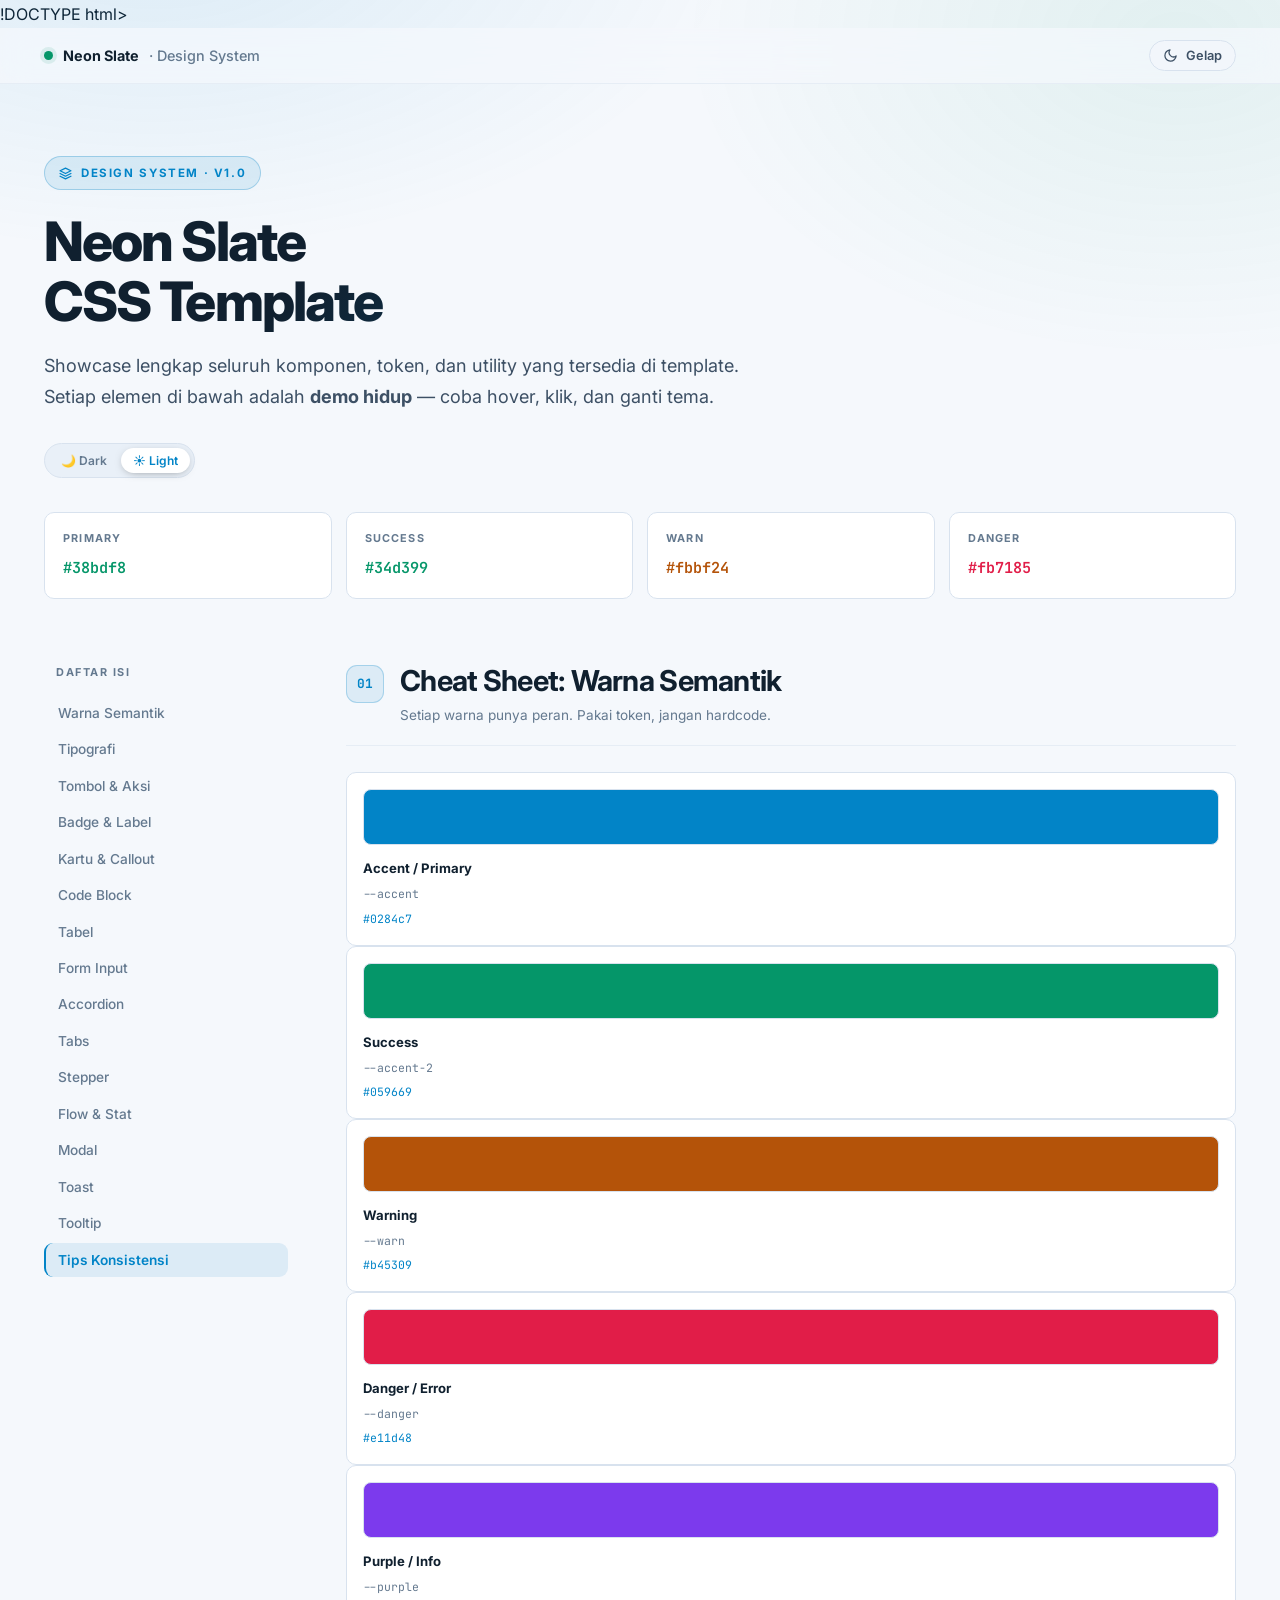
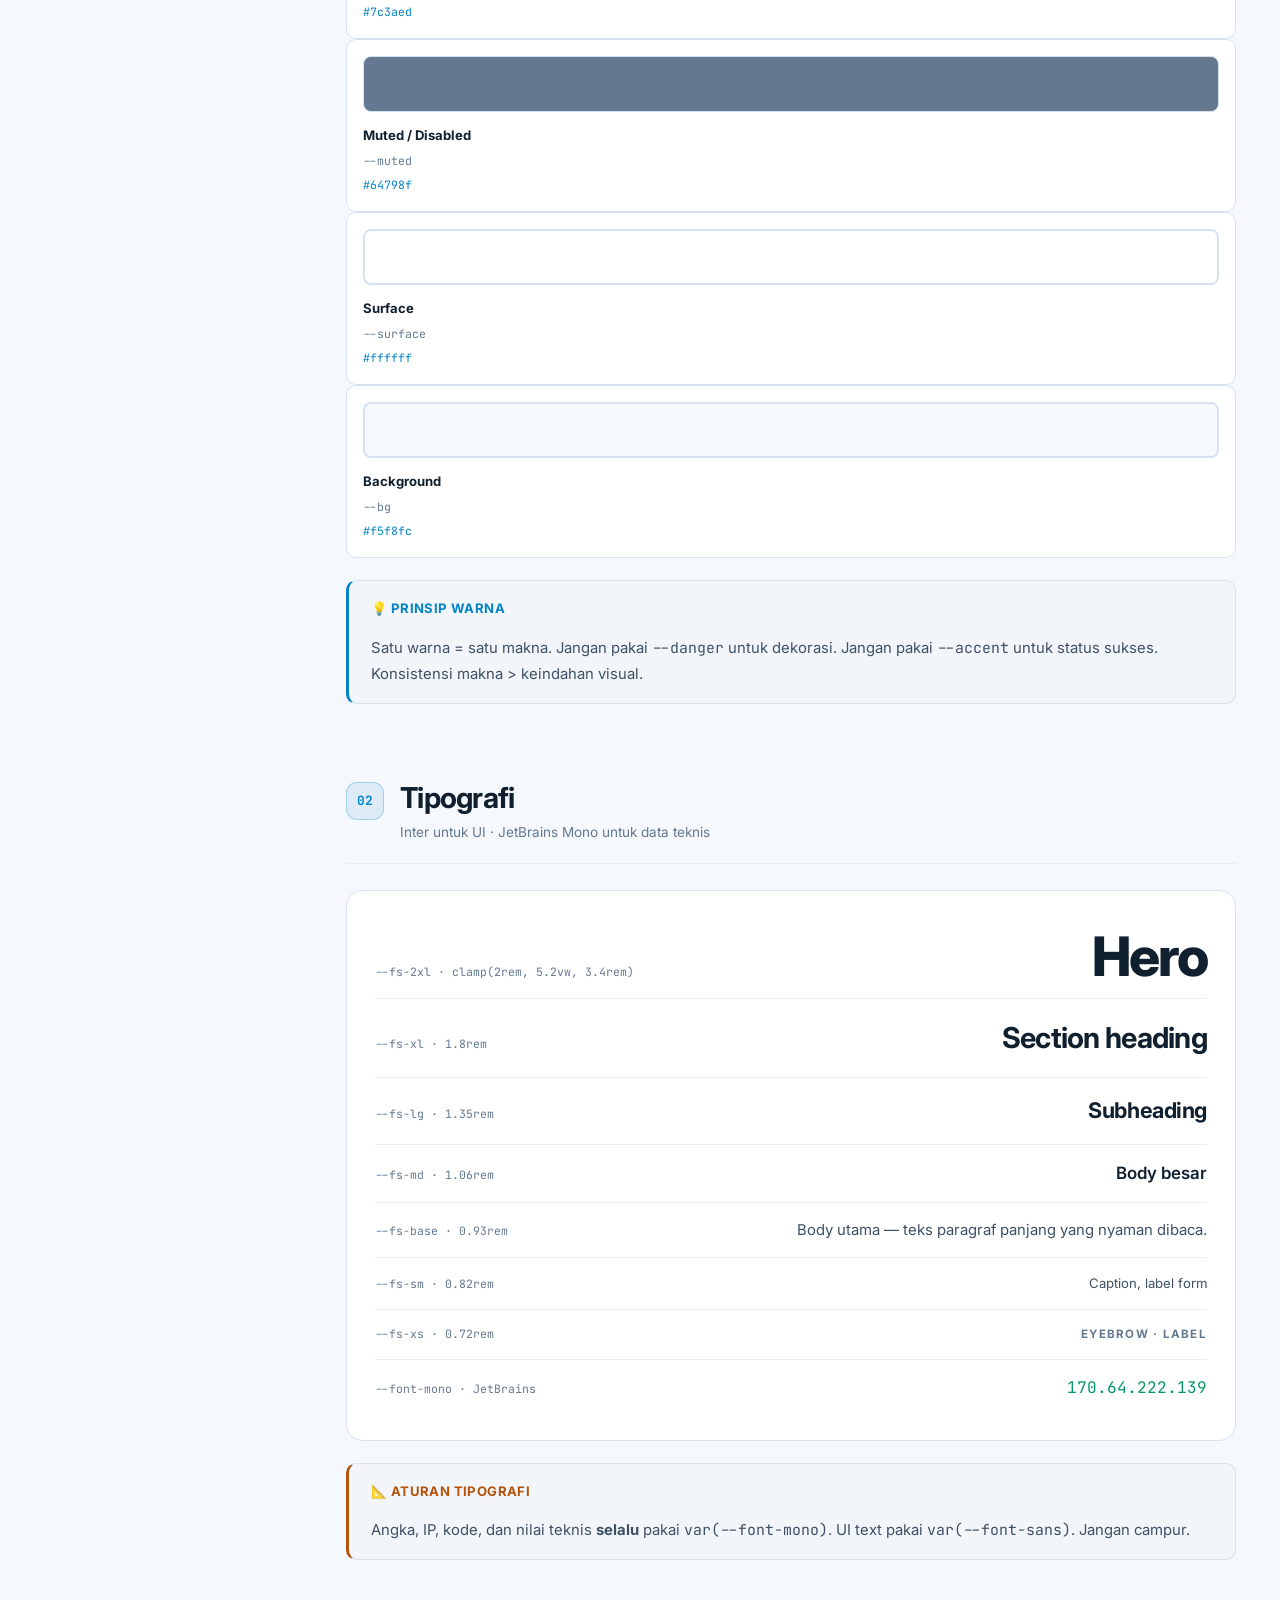
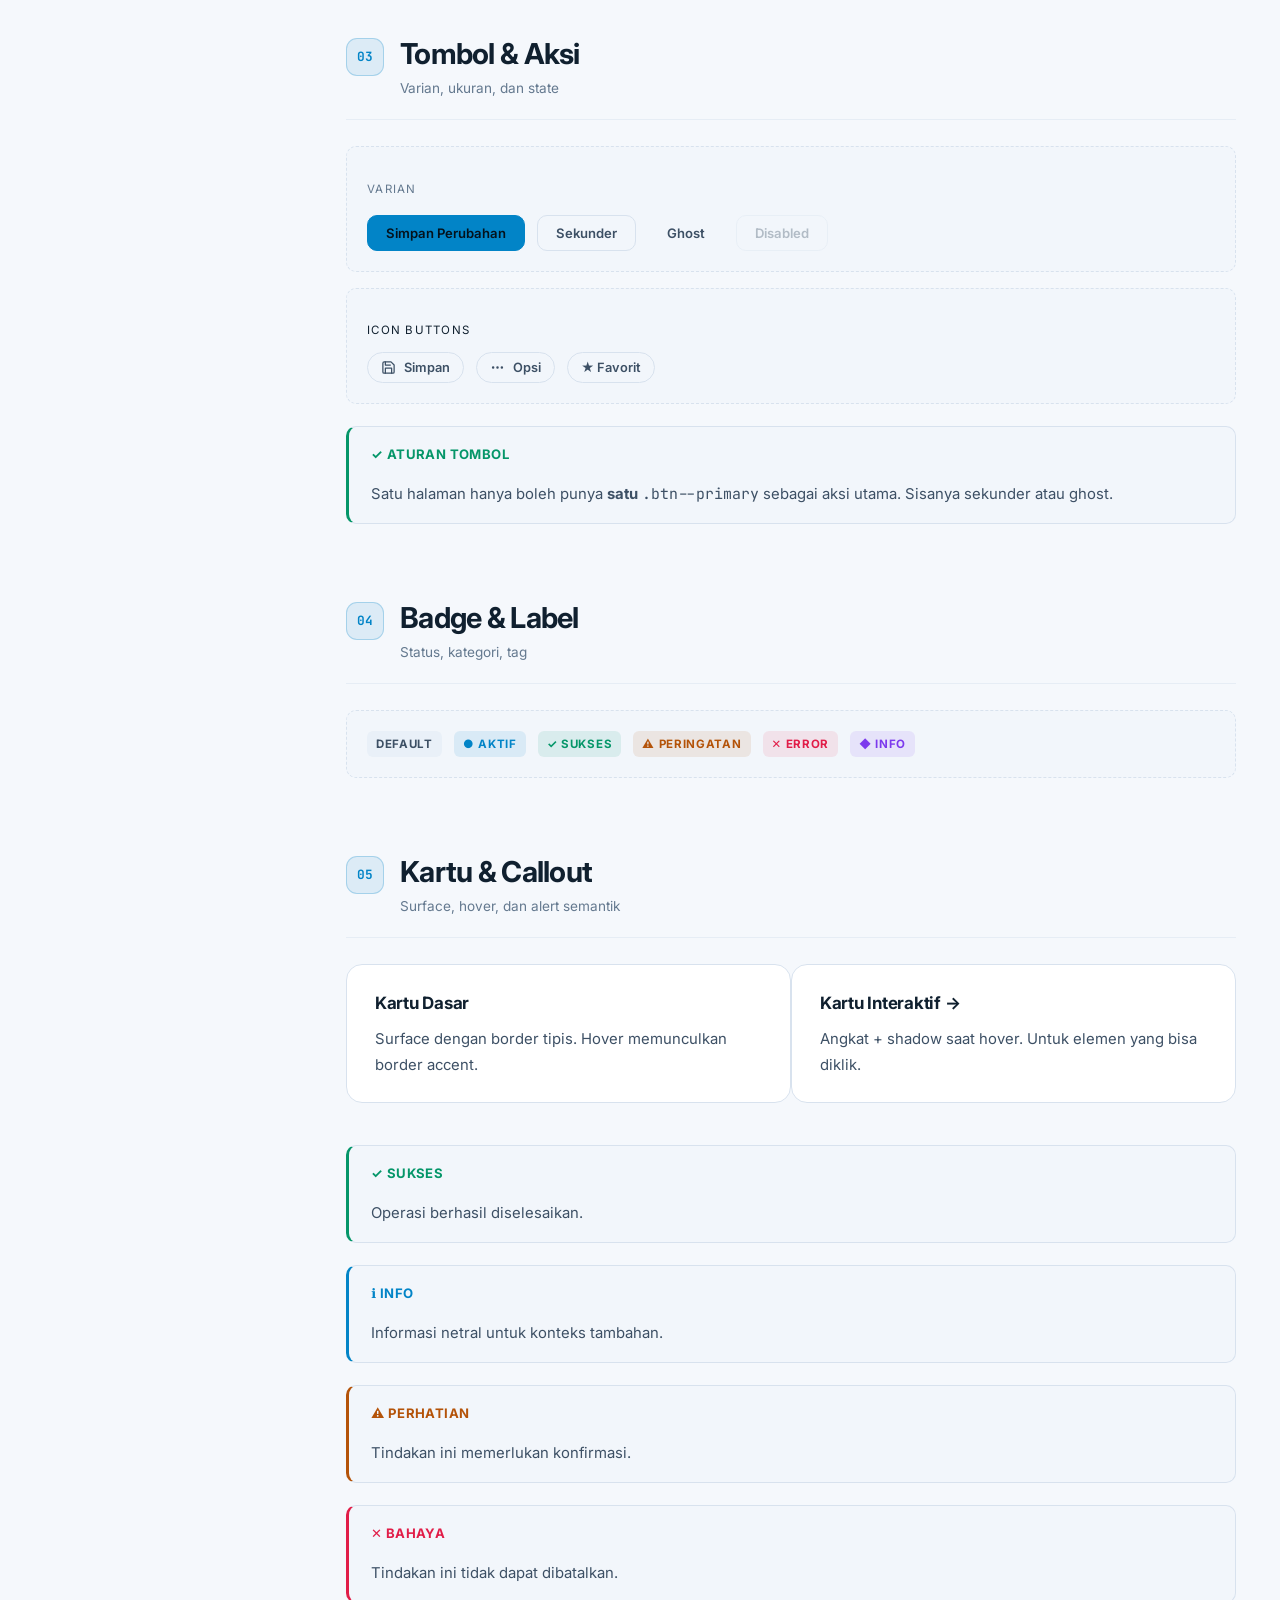
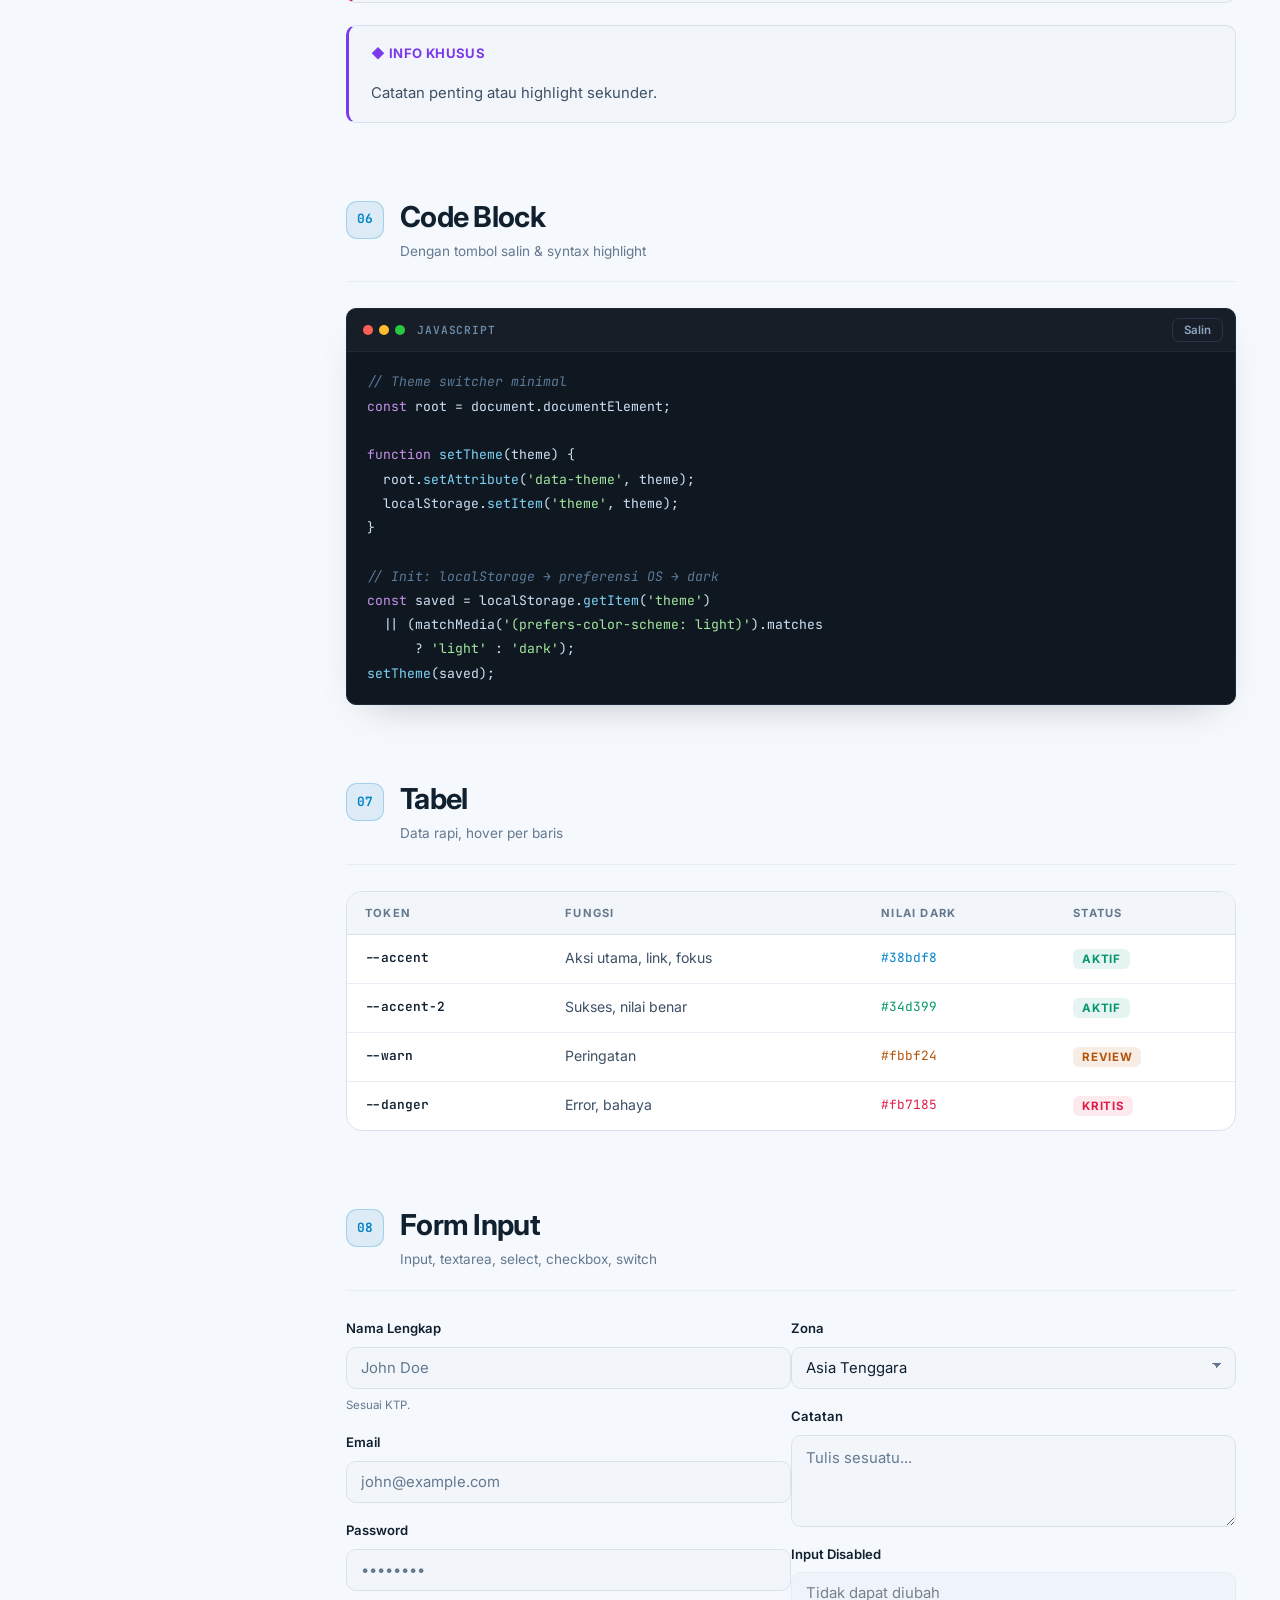
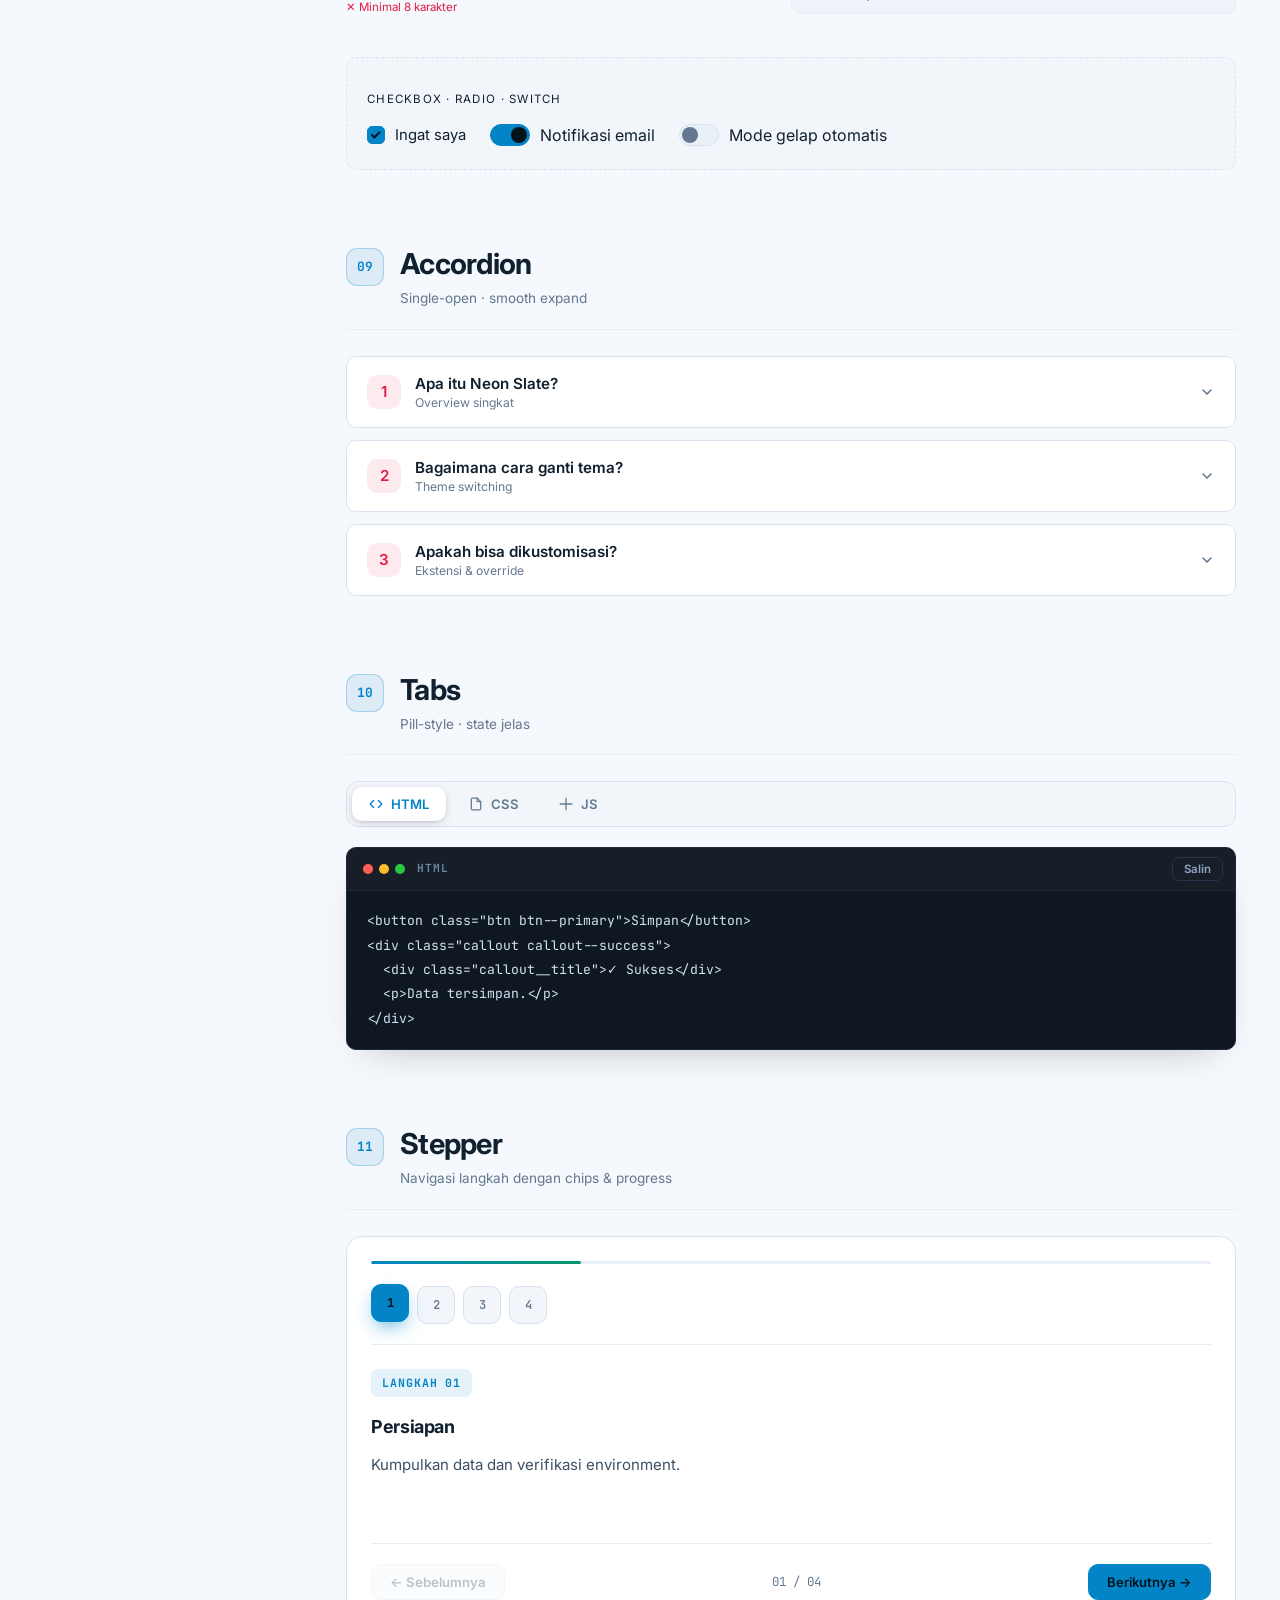
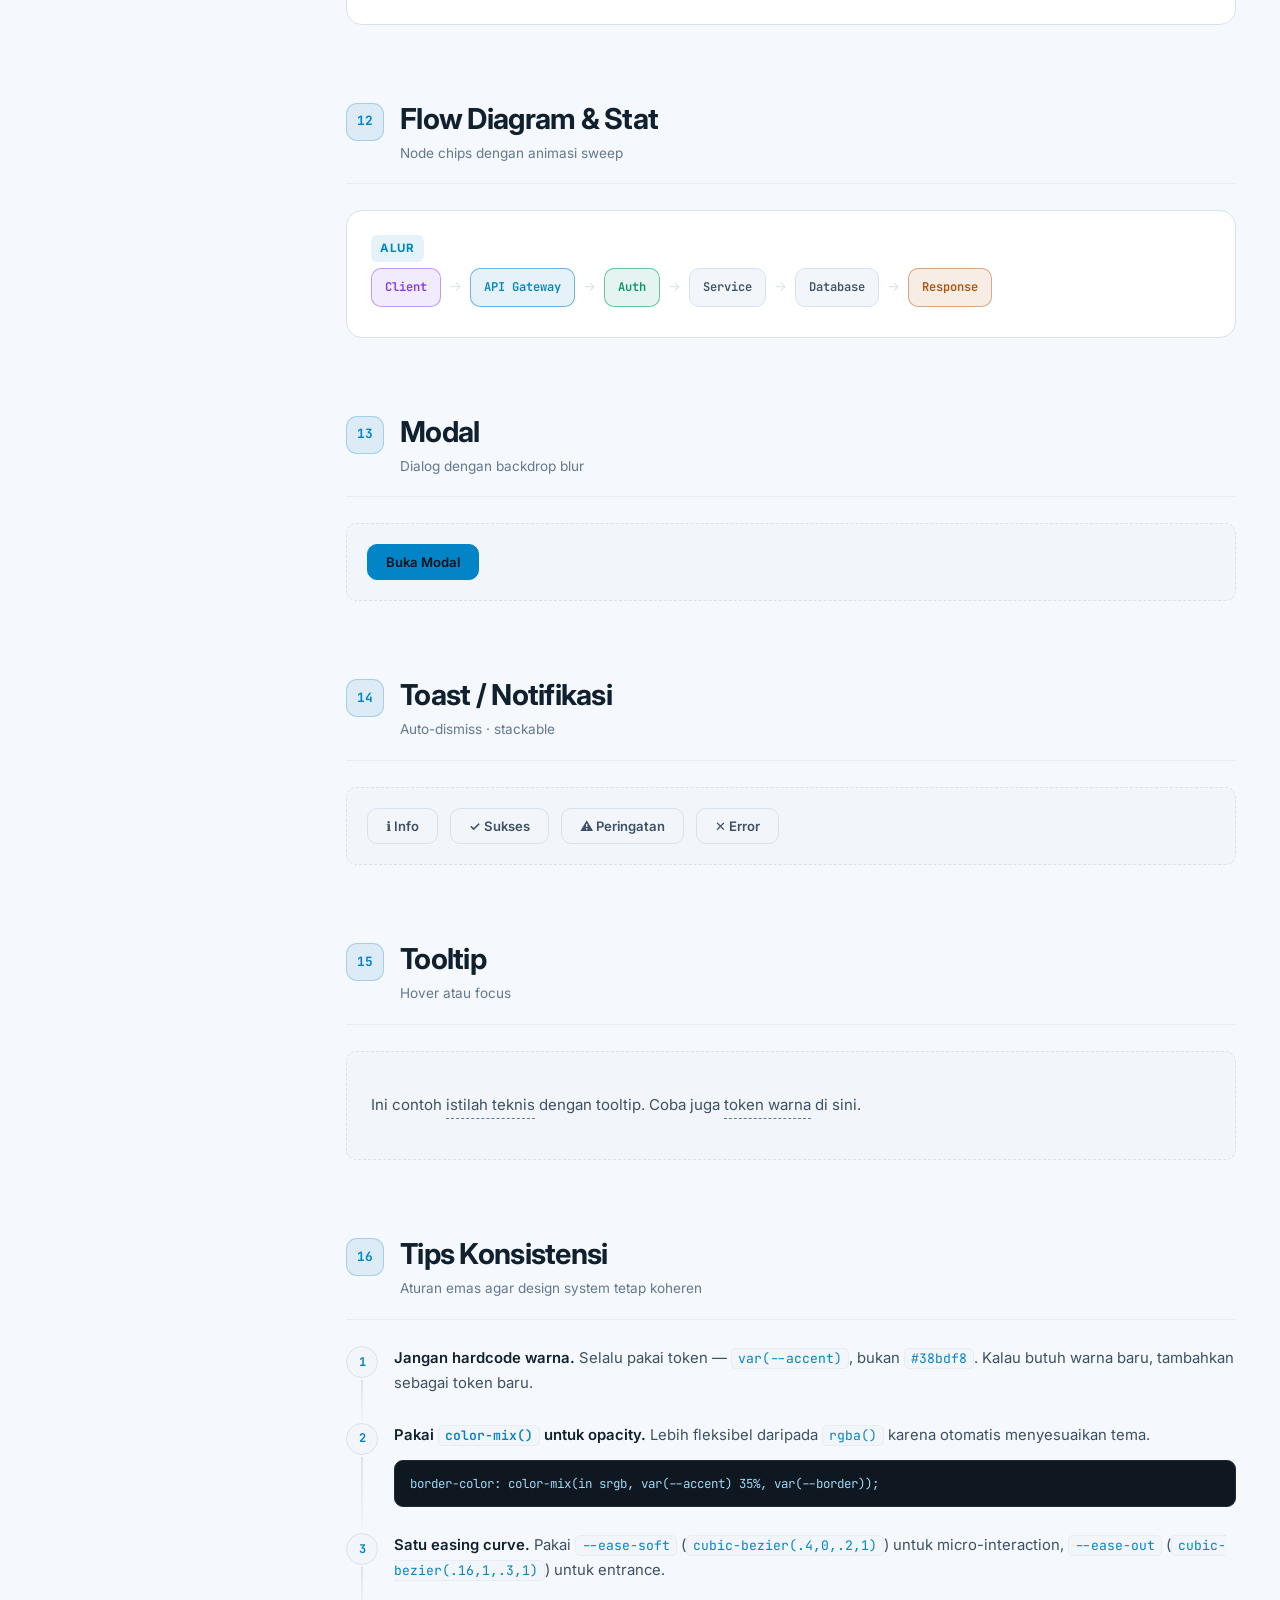
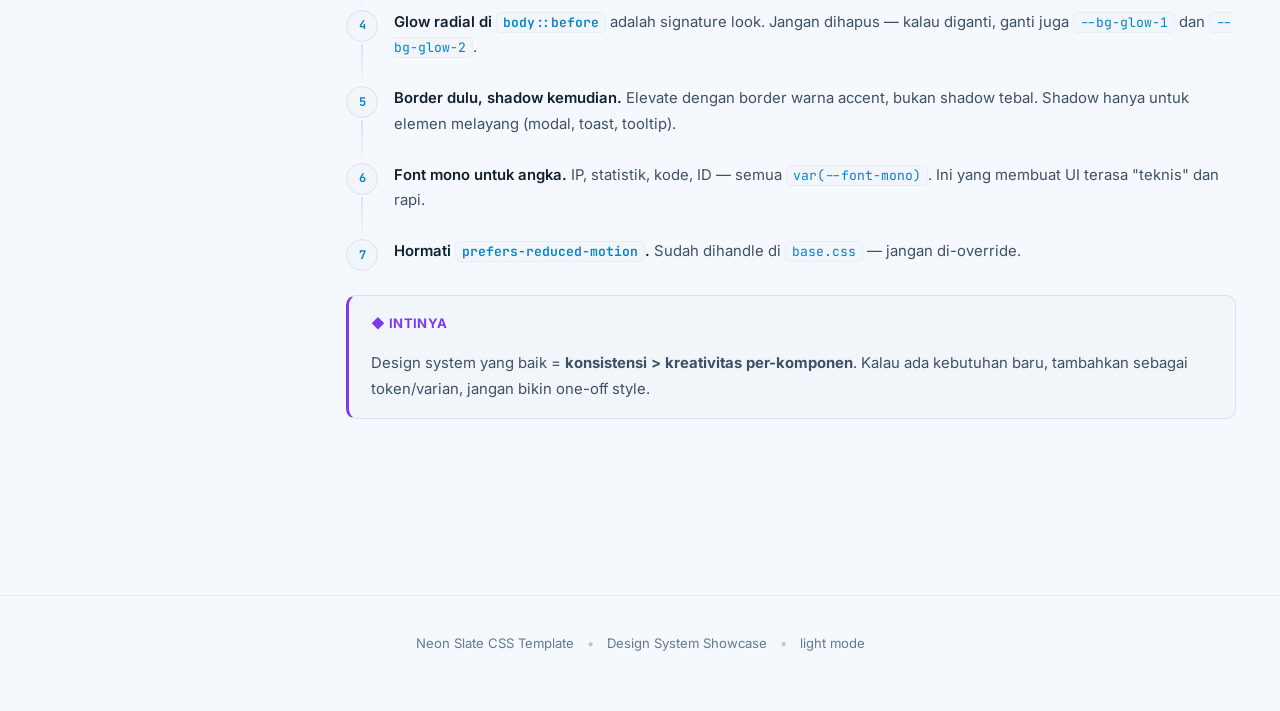
==== Neon_Slate_CSS-id.html @ bd5c6955 "Neon Slate CSS Design System v1.0.0" ====
!DOCTYPE html>
<html lang="id" data-theme="dark">
<head>
<meta charset="UTF-8">
<meta name="viewport" content="width=device-width, initial-scale=1.0">
<title>Neon Slate — Design System Showcase</title>
<link rel="shortcut icon" href="./assets/neon-slate-logo.svg" type="image/x-icon">

<link rel="preconnect" href="https://fonts.googleapis.com">
<link rel="preconnect" href="https://fonts.gstatic.com" crossorigin>
<link href="https://fonts.googleapis.com/css2?family=Inter:wght@400;500;600;700;800&family=JetBrains+Mono:wght@400;500;600&display=swap" rel="stylesheet">

<!-- === NEON SLATE CSS === -->
<link rel="stylesheet" href="css/tokens.css">
<link rel="stylesheet" href="css/base.css">
<link rel="stylesheet" href="css/components.css">
<link rel="stylesheet" href="css/utilities.css">

</head>
<body>

<!-- ===== PROGRESS ===== -->
<div class="progress-track"><div class="progress-fill" id="progress"></div></div>

<!-- ===== TOPBAR ===== -->
<div class="topbar">
  <div class="topbar__inner">
    <div class="brand">
      <span class="brand-dot"></span>
      Neon Slate <span class="muted" style="font-weight:500">· Design System</span>
    </div>
    <div style="flex:1"></div>
    <button class="icon-btn" id="themeToggle" aria-label="Ganti tema">
      <svg id="themeIcon" viewBox="0 0 24 24" fill="none" stroke="currentColor" stroke-width="2" stroke-linecap="round" stroke-linejoin="round">
        <circle cx="12" cy="12" r="4"></circle>
        <path d="M12 2v2M12 20v2M4.93 4.93l1.41 1.41M17.66 17.66l1.41 1.41M2 12h2M20 12h2M6.34 17.66l-1.41 1.41M19.07 4.93l-1.41 1.41"></path>
      </svg>
      <span id="themeLabel">Terang</span>
    </button>
  </div>
</div>

<!-- ===== HERO ===== -->
<header class="hero">
  <div class="hero__eyebrow">
    <svg width="13" height="13" viewBox="0 0 24 24" fill="none" stroke="currentColor" stroke-width="2.4" stroke-linecap="round" stroke-linejoin="round"><path d="M12 2L2 7l10 5 10-5-10-5z"></path><polyline points="2 17 12 22 22 17"></polyline><polyline points="2 12 12 17 22 12"></polyline></svg>
    Design System · v1.0
  </div>
  <h1>
    Neon Slate<br>CSS Template
  </h1>
  <p class="lede">
    Showcase lengkap seluruh komponen, token, dan utility yang tersedia di template.
    Setiap elemen di bawah adalah <strong>demo hidup</strong> — coba hover, klik, dan ganti tema.
  </p>

  <!-- Theme preview switch -->
  <div class="preview-toggle" role="group" aria-label="Preview tema">
    <button data-preview="dark" class="active">🌙 Dark</button>
    <button data-preview="light">☀️ Light</button>
  </div>

  <div class="stat-grid" style="margin-top:34px;">
    <div class="stat"><span class="stat__k">Primary</span><span class="stat__v">#38bdf8</span></div>
    <div class="stat"><span class="stat__k">Success</span><span class="stat__v">#34d399</span></div>
    <div class="stat"><span class="stat__k">Warn</span><span class="stat__v" style="color:var(--warn)">#fbbf24</span></div>
    <div class="stat"><span class="stat__k">Danger</span><span class="stat__v" style="color:var(--danger)">#fb7185</span></div>
  </div>
</header>

<!-- ===== LAYOUT ===== -->
<div class="layoutToc">

  <!-- ===== SIDEBAR TOC ===== -->
  <aside class="toc" id="toc">
    <p class="toc-title">Daftar Isi</p>
    <ol class="toc-list">
      <li><a href="#warna">Warna Semantik</a></li>
      <li><a href="#tipografi">Tipografi</a></li>
      <li><a href="#tombol">Tombol &amp; Aksi</a></li>
      <li><a href="#badge">Badge &amp; Label</a></li>
      <li><a href="#kartu">Kartu &amp; Callout</a></li>
      <li><a href="#code">Code Block</a></li>
      <li><a href="#tabel">Tabel</a></li>
      <li><a href="#form">Form Input</a></li>
      <li><a href="#accordion">Accordion</a></li>
      <li><a href="#tabs">Tabs</a></li>
      <li><a href="#stepper">Stepper</a></li>
      <li><a href="#flow">Flow &amp; Stat</a></li>
      <li><a href="#modal">Modal</a></li>
      <li><a href="#toast">Toast</a></li>
      <li><a href="#tooltip">Tooltip</a></li>
      <li><a href="#tips">Tips Konsistensi</a></li>
    </ol>
  </aside>

  <!-- ===== CONTENT ===== -->
  <main class="content">

    <!-- ====================================================
         1. WARNA SEMANTIK
         ==================================================== -->
    <section id="warna" class="section reveal">
      <div class="sec-head">
        <div class="sec-num">01</div>
        <div>
          <h2>Cheat Sheet: Warna Semantik</h2>
          <span class="sec-head__sub">Setiap warna punya peran. Pakai token, jangan hardcode.</span>
        </div>
      </div>

      <div class="grid-3">
        <div class="swatch">
          <div class="swatch__chip" style="background:var(--accent);"></div>
          <span class="swatch__name">Accent / Primary</span>
          <code class="swatch__token">--accent</code>
          <code class="swatch__value" id="sw-accent">#38bdf8</code>
        </div>

        <div class="swatch">
          <div class="swatch__chip" style="background:var(--accent-2);"></div>
          <span class="swatch__name">Success</span>
          <code class="swatch__token">--accent-2</code>
          <code class="swatch__value" id="sw-accent-2">#34d399</code>
        </div>

        <div class="swatch">
          <div class="swatch__chip" style="background:var(--warn);"></div>
          <span class="swatch__name">Warning</span>
          <code class="swatch__token">--warn</code>
          <code class="swatch__value" id="sw-warn">#fbbf24</code>
        </div>

        <div class="swatch">
          <div class="swatch__chip" style="background:var(--danger);"></div>
          <span class="swatch__name">Danger / Error</span>
          <code class="swatch__token">--danger</code>
          <code class="swatch__value" id="sw-danger">#fb7185</code>
        </div>

        <div class="swatch">
          <div class="swatch__chip" style="background:var(--purple);"></div>
          <span class="swatch__name">Purple / Info</span>
          <code class="swatch__token">--purple</code>
          <code class="swatch__value" id="sw-purple">#a78bfa</code>
        </div>

        <div class="swatch">
          <div class="swatch__chip" style="background:var(--muted);"></div>
          <span class="swatch__name">Muted / Disabled</span>
          <code class="swatch__token">--muted</code>
          <code class="swatch__value" id="sw-muted">#7d8fa8</code>
        </div>

        <div class="swatch">
          <div class="swatch__chip" style="background:var(--surface);border:2px solid var(--border);"></div>
          <span class="swatch__name">Surface</span>
          <code class="swatch__token">--surface</code>
          <code class="swatch__value" id="sw-surface">#0f1520</code>
        </div>

        <div class="swatch">
          <div class="swatch__chip" style="background:var(--bg);border:2px solid var(--border);"></div>
          <span class="swatch__name">Background</span>
          <code class="swatch__token">--bg</code>
          <code class="swatch__value" id="sw-bg">#080b12</code>
        </div>
      </div>

      <div class="callout" style="margin-top:22px;">
        <div class="callout__title">💡 Prinsip Warna</div>
        <p>Satu warna = satu makna. Jangan pakai <code class="mono">--danger</code> untuk dekorasi. Jangan pakai <code class="mono">--accent</code> untuk status sukses. Konsistensi makna &gt; keindahan visual.</p>
      </div>
    </section>

    <!-- ====================================================
         2. TIPOGRAFI
         ==================================================== -->
    <section id="tipografi" class="section reveal">
      <div class="sec-head">
        <div class="sec-num">02</div>
        <div>
          <h2>Tipografi</h2>
          <span class="sec-head__sub">Inter untuk UI · JetBrains Mono untuk data teknis</span>
        </div>
      </div>

      <div class="card">
        <div class="type-row"><span class="label">--fs-2xl · clamp(2rem, 5.2vw, 3.4rem)</span><span style="font-size:var(--fs-2xl);font-weight:800;letter-spacing:-.035em;line-height:1;">Hero</span></div>
        <div class="type-row"><span class="label">--fs-xl · 1.8rem</span><span style="font-size:var(--fs-xl);font-weight:700;letter-spacing:-.025em;">Section heading</span></div>
        <div class="type-row"><span class="label">--fs-lg · 1.35rem</span><span style="font-size:var(--fs-lg);font-weight:700;letter-spacing:-.02em;">Subheading</span></div>
        <div class="type-row"><span class="label">--fs-md · 1.06rem</span><span style="font-size:var(--fs-md);font-weight:600;">Body besar</span></div>
        <div class="type-row"><span class="label">--fs-base · 0.93rem</span><span style="font-size:var(--fs-base);color:var(--text-2);">Body utama — teks paragraf panjang yang nyaman dibaca.</span></div>
        <div class="type-row"><span class="label">--fs-sm · 0.82rem</span><span style="font-size:var(--fs-sm);color:var(--text-2);">Caption, label form</span></div>
        <div class="type-row"><span class="label">--fs-xs · 0.72rem</span><span style="font-size:var(--fs-xs);font-weight:700;letter-spacing:.11em;text-transform:uppercase;color:var(--muted);">Eyebrow · Label</span></div>
        <div class="type-row"><span class="label">--font-mono · JetBrains</span><span class="mono" style="font-size:1rem;color:var(--accent-2);">170.64.222.139</span></div>
      </div>

      <div class="callout callout--warn">
        <div class="callout__title">📐 Aturan Tipografi</div>
        <p>Angka, IP, kode, dan nilai teknis <strong>selalu</strong> pakai <code class="mono">var(--font-mono)</code>. UI text pakai <code class="mono">var(--font-sans)</code>. Jangan campur.</p>
      </div>
    </section>

    <!-- ====================================================
         3. TOMBOL
         ==================================================== -->
    <section id="tombol" class="section reveal">
      <div class="sec-head">
        <div class="sec-num">03</div>
        <div>
          <h2>Tombol &amp; Aksi</h2>
          <span class="sec-head__sub">Varian, ukuran, dan state</span>
        </div>
      </div>

      <div class="demo">
        <p class="muted text-xs uppercase mb-4">Varian</p>
        <div class="flex gap-3">
          <button class="btn btn--primary">Simpan Perubahan</button>
          <button class="btn">Sekunder</button>
          <button class="btn btn--ghost">Ghost</button>
          <button class="btn" disabled>Disabled</button>
        </div>
      </div>

      <div class="demo">
        <p class="text-xs uppercase">Icon buttons</p>
        <div class="flex gap-3">
          <button class="icon-btn">
            <svg viewBox="0 0 24 24" fill="none" stroke="currentColor" stroke-width="2" stroke-linecap="round" stroke-linejoin="round"><path d="M19 21H5a2 2 0 0 1-2-2V5a2 2 0 0 1 2-2h11l5 5v11a2 2 0 0 1-2 2z"></path><polyline points="17 21 17 13 7 13 7 21"></polyline><polyline points="7 3 7 8 15 8"></polyline></svg>
            Simpan
          </button>
          <button class="icon-btn">
            <svg viewBox="0 0 24 24" fill="none" stroke="currentColor" stroke-width="2" stroke-linecap="round" stroke-linejoin="round"><circle cx="12" cy="12" r="1"></circle><circle cx="19" cy="12" r="1"></circle><circle cx="5" cy="12" r="1"></circle></svg>
            Opsi
          </button>
          <button class="icon-btn">★ Favorit</button>
        </div>
      </div>

      <div class="callout callout--success">
        <div class="callout__title">✓ Aturan Tombol</div>
        <p>Satu halaman hanya boleh punya <strong>satu</strong> <code class="mono">.btn--primary</code> sebagai aksi utama. Sisanya sekunder atau ghost.</p>
      </div>
    </section>

    <!-- ====================================================
         4. BADGE
         ==================================================== -->
    <section id="badge" class="section reveal">
      <div class="sec-head">
        <div class="sec-num">04</div>
        <div>
          <h2>Badge &amp; Label</h2>
          <span class="sec-head__sub">Status, kategori, tag</span>
        </div>
      </div>

      <div class="demo flex gap-3">
        <span class="badge">Default</span>
        <span class="badge badge--accent">● Aktif</span>
        <span class="badge badge--success">✓ Sukses</span>
        <span class="badge badge--warn">⚠ Peringatan</span>
        <span class="badge badge--danger">✕ Error</span>
        <span class="badge badge--purple">◆ Info</span>
      </div>
    </section>

    <!-- ====================================================
         5. KARTU & CALLOUT
         ==================================================== -->
    <section id="kartu" class="section reveal">
      <div class="sec-head">
        <div class="sec-num">05</div>
        <div>
          <h2>Kartu &amp; Callout</h2>
          <span class="sec-head__sub">Surface, hover, dan alert semantik</span>
        </div>
      </div>

      <div class="grid grid-2">
        <div class="card">
          <h3 style="margin:0 0 8px;font-size:1.06rem;font-weight:700;letter-spacing:-.015em;">Kartu Dasar</h3>
          <p style="margin:0;color:var(--text-2);font-size:.93rem;">Surface dengan border tipis. Hover memunculkan border accent.</p>
        </div>
        <div class="card card--interactive">
          <h3 style="margin:0 0 8px;font-size:1.06rem;font-weight:700;letter-spacing:-.015em;">Kartu Interaktif →</h3>
          <p style="margin:0;color:var(--text-2);font-size:.93rem;">Angkat + shadow saat hover. Untuk elemen yang bisa diklik.</p>
        </div>
      </div>

      <div class="callout callout--success">
        <div class="callout__title">✓ Sukses</div>
        <p>Operasi berhasil diselesaikan.</p>
      </div>
      <div class="callout">
        <div class="callout__title">ℹ Info</div>
        <p>Informasi netral untuk konteks tambahan.</p>
      </div>
      <div class="callout callout--warn">
        <div class="callout__title">⚠ Perhatian</div>
        <p>Tindakan ini memerlukan konfirmasi.</p>
      </div>
      <div class="callout callout--danger">
        <div class="callout__title">✕ Bahaya</div>
        <p>Tindakan ini tidak dapat dibatalkan.</p>
      </div>
      <div class="callout callout--purple">
        <div class="callout__title">◆ Info Khusus</div>
        <p>Catatan penting atau highlight sekunder.</p>
      </div>
    </section>

    <!-- ====================================================
         6. CODE BLOCK
         ==================================================== -->
    <section id="code" class="section reveal">
      <div class="sec-head">
        <div class="sec-num">06</div>
        <div>
          <h2>Code Block</h2>
          <span class="sec-head__sub">Dengan tombol salin &amp; syntax highlight</span>
        </div>
      </div>

      <div class="code-block">
        <div class="code-block__head">
          <span class="code-block__dots"><i></i><i></i><i></i></span>
          <span class="code-block__lang">javascript</span>
          <span class="spacer"></span>
          <button class="copy-btn">Salin</button>
        </div>
        <pre><code><span class="tok-c">// Theme switcher minimal</span>
<span class="tok-k">const</span> root = document.documentElement;

<span class="tok-k">function</span> <span class="tok-p">setTheme</span>(theme) {
  root.<span class="tok-p">setAttribute</span>(<span class="tok-s">'data-theme'</span>, theme);
  localStorage.<span class="tok-p">setItem</span>(<span class="tok-s">'theme'</span>, theme);
}

<span class="tok-c">// Init: localStorage → preferensi OS → dark</span>
<span class="tok-k">const</span> saved = localStorage.<span class="tok-p">getItem</span>(<span class="tok-s">'theme'</span>)
  || (matchMedia(<span class="tok-s">'(prefers-color-scheme: light)'</span>).matches
      ? <span class="tok-s">'light'</span> : <span class="tok-s">'dark'</span>);
<span class="tok-p">setTheme</span>(saved);</code></pre>
      </div>
    </section>

    <!-- ====================================================
         7. TABEL
         ==================================================== -->
    <section id="tabel" class="section reveal">
      <div class="sec-head">
        <div class="sec-num">07</div>
        <div>
          <h2>Tabel</h2>
          <span class="sec-head__sub">Data rapi, hover per baris</span>
        </div>
      </div>

      <div class="table-wrap">
        <table class="table">
          <thead>
            <tr>
              <th>Token</th>
              <th>Fungsi</th>
              <th>Nilai Dark</th>
              <th>Status</th>
            </tr>
          </thead>
          <tbody>
            <tr>
              <td class="mono">--accent</td>
              <td>Aksi utama, link, fokus</td>
              <td class="mono" style="color:var(--accent)">#38bdf8</td>
              <td><span class="badge badge--success">Aktif</span></td>
            </tr>
            <tr>
              <td class="mono">--accent-2</td>
              <td>Sukses, nilai benar</td>
              <td class="mono" style="color:var(--accent-2)">#34d399</td>
              <td><span class="badge badge--success">Aktif</span></td>
            </tr>
            <tr>
              <td class="mono">--warn</td>
              <td>Peringatan</td>
              <td class="mono" style="color:var(--warn)">#fbbf24</td>
              <td><span class="badge badge--warn">Review</span></td>
            </tr>
            <tr>
              <td class="mono">--danger</td>
              <td>Error, bahaya</td>
              <td class="mono" style="color:var(--danger)">#fb7185</td>
              <td><span class="badge badge--danger">Kritis</span></td>
            </tr>
          </tbody>
        </table>
      </div>
    </section>

    <!-- ====================================================
         8. FORM INPUT
         ==================================================== -->
    <section id="form" class="section reveal">
      <div class="sec-head">
        <div class="sec-num">08</div>
        <div>
          <h2>Form Input</h2>
          <span class="sec-head__sub">Input, textarea, select, checkbox, switch</span>
        </div>
      </div>

      <div class="grid grid-2">
        <div>
          <div class="field">
            <label class="field__label" for="demo-name">Nama Lengkap</label>
            <input class="input" id="demo-name" type="text" placeholder="John Doe">
            <p class="field__hint">Sesuai KTP.</p>
          </div>
          <div class="field">
            <label class="field__label" for="demo-email">Email</label>
            <input class="input" id="demo-email" type="email" placeholder="john@example.com">
          </div>
          <div class="field">
            <label class="field__label" for="demo-pass">Password</label>
            <input class="input" id="demo-pass" type="password" placeholder="••••••••">
            <p class="field__error">✕ Minimal 8 karakter</p>
          </div>
        </div>
        <div>
          <div class="field">
            <label class="field__label" for="demo-select">Zona</label>
            <select class="select" id="demo-select">
              <option>Asia Tenggara</option>
              <option>Asia Timur</option>
              <option>Eropa</option>
              <option>Amerika</option>
            </select>
          </div>
          <div class="field">
            <label class="field__label" for="demo-textarea">Catatan</label>
            <textarea class="textarea" id="demo-textarea" placeholder="Tulis sesuatu..."></textarea>
          </div>
          <div class="field">
            <label class="field__label" for="demo-disabled">Input Disabled</label>
            <input class="input" id="demo-disabled" type="text" value="Tidak dapat diubah" disabled>
          </div>
        </div>
      </div>

      <div class="demo mt-6">
        <p class="text-xs uppercase">Checkbox · Radio · Switch</p>
        <div class="flex gap-6">
          <label class="check">
            <input type="checkbox" checked>
            <span class="check__box"></span>
            <span class="check__label">Ingat saya</span>
          </label>
          <label class="switch">
            <input type="checkbox" checked>
            <span class="switch__track"></span>
            <span>Notifikasi email</span>
          </label>
          <label class="switch">
            <input type="checkbox">
            <span class="switch__track"></span>
            <span>Mode gelap otomatis</span>
          </label>
        </div>
      </div>
    </section>

    <!-- ====================================================
         9. ACCORDION
         ==================================================== -->
    <section id="accordion" class="section reveal">
      <div class="sec-head">
        <div class="sec-num">09</div>
        <div>
          <h2>Accordion</h2>
          <span class="sec-head__sub">Single-open · smooth expand</span>
        </div>
      </div>

      <div class="acc">
        <div class="acc-item">
          <button class="acc-head">
            <span class="acc-icon">1</span>
            <span class="acc-title">Apa itu Neon Slate?<small>Overview singkat</small></span>
            <span class="acc-chev"><svg width="16" height="16" viewBox="0 0 24 24" fill="none" stroke="currentColor" stroke-width="2.4" stroke-linecap="round" stroke-linejoin="round"><polyline points="6 9 12 15 18 9"></polyline></svg></span>
          </button>
          <div class="acc-body">
            <div class="acc-body__inner"><p>Design system minimal dengan token-driven CSS variables, dual theme, dan komponen yang saling terintegrasi. Fokus pada data-dense UI tanpa kehilangan estetika.</p></div>
          </div>
        </div>
        <div class="acc-item">
          <button class="acc-head">
            <span class="acc-icon">2</span>
            <span class="acc-title">Bagaimana cara ganti tema?<small>Theme switching</small></span>
            <span class="acc-chev"><svg width="16" height="16" viewBox="0 0 24 24" fill="none" stroke="currentColor" stroke-width="2.4" stroke-linecap="round" stroke-linejoin="round"><polyline points="6 9 12 15 18 9"></polyline></svg></span>
          </button>
          <div class="acc-body">
            <div class="acc-body__inner"><p>Cukup ubah atribut <code class="mono">data-theme</code> pada <code class="mono">&lt;html&gt;</code>. Semua token warna otomatis berganti karena didefinisikan ulang di selector <code class="mono">[data-theme="light"]</code>.</p></div>
          </div>
        </div>
        <div class="acc-item">
          <button class="acc-head">
            <span class="acc-icon">3</span>
            <span class="acc-title">Apakah bisa dikustomisasi?<small>Ekstensi &amp; override</small></span>
            <span class="acc-chev"><svg width="16" height="16" viewBox="0 0 24 24" fill="none" stroke="currentColor" stroke-width="2.4" stroke-linecap="round" stroke-linejoin="round"><polyline points="6 9 12 15 18 9"></polyline></svg></span>
          </button>
          <div class="acc-body">
            <div class="acc-body__inner"><p>Ya. Override token di <code class="mono">:root</code> setelah load <code class="mono">tokens.css</code>. Atau tambahkan <code class="mono">[data-theme="brand-x"]</code> untuk theme kustom.</p></div>
          </div>
        </div>
      </div>
    </section>

    <!-- ====================================================
         10. TABS
         ==================================================== -->
    <section id="tabs" class="section reveal">
      <div class="sec-head">
        <div class="sec-num">10</div>
        <div>
          <h2>Tabs</h2>
          <span class="sec-head__sub">Pill-style · state jelas</span>
        </div>
      </div>

      <div class="tabs">
        <div class="tab-list" id="tabList">
          <button class="tab-btn active" data-tab="html">
            <svg width="14" height="14" viewBox="0 0 24 24" fill="none" stroke="currentColor" stroke-width="2.2" stroke-linecap="round" stroke-linejoin="round"><polyline points="16 18 22 12 16 6"></polyline><polyline points="8 6 2 12 8 18"></polyline></svg>
            HTML
          </button>
          <button class="tab-btn" data-tab="css">
            <svg width="14" height="14" viewBox="0 0 24 24" fill="none" stroke="currentColor" stroke-width="2.2" stroke-linecap="round" stroke-linejoin="round"><path d="M14 2H6a2 2 0 0 0-2 2v16a2 2 0 0 0 2 2h12a2 2 0 0 0 2-2V8z"></path><polyline points="14 2 14 8 20 8"></polyline></svg>
            CSS
          </button>
          <button class="tab-btn" data-tab="js">
            <svg width="14" height="14" viewBox="0 0 24 24" fill="none" stroke="currentColor" stroke-width="2.2" stroke-linecap="round" stroke-linejoin="round"><path d="M12 2v20M2 12h20"></path></svg>
            JS
          </button>
        </div>

        <div class="tab-panel active" data-panel="html">
          <div class="code-block">
            <div class="code-block__head">
              <span class="code-block__dots"><i></i><i></i><i></i></span>
              <span class="code-block__lang">html</span>
              <span class="spacer"></span>
              <button class="copy-btn">Salin</button>
            </div>
            <pre><code>&lt;button class="btn btn--primary"&gt;Simpan&lt;/button&gt;
&lt;div class="callout callout--success"&gt;
  &lt;div class="callout__title"&gt;✓ Sukses&lt;/div&gt;
  &lt;p&gt;Data tersimpan.&lt;/p&gt;
&lt;/div&gt;</code></pre>
          </div>
        </div>

        <div class="tab-panel" data-panel="css">
          <div class="code-block">
            <div class="code-block__head">
              <span class="code-block__dots"><i></i><i></i><i></i></span>
              <span class="code-block__lang">css</span>
              <span class="spacer"></span>
              <button class="copy-btn">Salin</button>
            </div>
            <pre><code><span class="tok-k">:root</span> {
  <span class="tok-p">--accent</span>: <span class="tok-n">#38bdf8</span>;
  <span class="tok-p">--accent-2</span>: <span class="tok-n">#34d399</span>;
}

<span class="tok-k">[data-theme="light"]</span> {
  <span class="tok-p">--accent</span>: <span class="tok-n">#0284c7</span>;
}</code></pre>
          </div>
        </div>

        <div class="tab-panel" data-panel="js">
          <div class="code-block">
            <div class="code-block__head">
              <span class="code-block__dots"><i></i><i></i><i></i></span>
              <span class="code-block__lang">javascript</span>
              <span class="spacer"></span>
              <button class="copy-btn">Salin</button>
            </div>
            <pre><code><span class="tok-k">const</span> theme = localStorage.<span class="tok-p">getItem</span>(<span class="tok-s">'theme'</span>) || <span class="tok-s">'dark'</span>;
document.documentElement.<span class="tok-p">setAttribute</span>(<span class="tok-s">'data-theme'</span>, theme);</code></pre>
          </div>
        </div>
      </div>
    </section>

    <!-- ====================================================
         11. STEPPER
         ==================================================== -->
    <section id="stepper" class="section reveal">
      <div class="sec-head">
        <div class="sec-num">11</div>
        <div>
          <h2>Stepper</h2>
          <span class="sec-head__sub">Navigasi langkah dengan chips &amp; progress</span>
        </div>
      </div>

      <div class="stepper" id="stepper">
        <div class="step-progress"><i id="stepBar"></i></div>
        <div class="chips" id="chips">
          <button class="chip active" data-step="0">1</button>
          <button class="chip" data-step="1">2</button>
          <button class="chip" data-step="2">3</button>
          <button class="chip" data-step="3">4</button>
        </div>
        <div class="step-panel">
          <div class="step active">
            <div class="step-label">Langkah 01</div>
            <h4>Persiapan</h4>
            <p>Kumpulkan data dan verifikasi environment.</p>
          </div>
          <div class="step">
            <div class="step-label">Langkah 02</div>
            <h4>Konfigurasi</h4>
            <p>Set up token dan struktur folder.</p>
          </div>
          <div class="step">
            <div class="step-label">Langkah 03</div>
            <h4>Implementasi</h4>
            <p>Bangun komponen dan test interaksi.</p>
          </div>
          <div class="step">
            <div class="step-label">Langkah 04</div>
            <h4>Deploy</h4>
            <p>Push ke production dan monitor.</p>
          </div>
        </div>
        <div class="step-footer">
          <button class="btn" id="prevBtn" disabled>← Sebelumnya</button>
          <span class="step-counter" id="counter">01 / 04</span>
          <button class="btn btn--primary" id="nextBtn">Berikutnya →</button>
        </div>
      </div>
    </section>

    <!-- ====================================================
         12. FLOW & STAT
         ==================================================== -->
    <section id="flow" class="section reveal">
      <div class="sec-head">
        <div class="sec-num">12</div>
        <div>
          <h2>Flow Diagram &amp; Stat</h2>
          <span class="sec-head__sub">Node chips dengan animasi sweep</span>
        </div>
      </div>

      <div class="flow-wrap">
        <div class="flow-caption">
          <span class="badge badge--accent">Alur</span>
        </div>
        <div class="flow-track">
          <span class="node node--purple">Client</span>
          <span class="arrow"></span>
          <span class="node node--accent">API Gateway</span>
          <span class="arrow"></span>
          <span class="node node--success">Auth</span>
          <span class="arrow"></span>
          <span class="node">Service</span>
          <span class="arrow"></span>
          <span class="node">Database</span>
          <span class="arrow"></span>
          <span class="node node--warn">Response</span>
        </div>
      </div>
    </section>

    <!-- ====================================================
         13. MODAL
         ==================================================== -->
    <section id="modal" class="section reveal">
      <div class="sec-head">
        <div class="sec-num">13</div>
        <div>
          <h2>Modal</h2>
          <span class="sec-head__sub">Dialog dengan backdrop blur</span>
        </div>
      </div>

      <div class="demo flex gap-3">
        <button class="btn btn--primary" data-modal-open="modalDemo">Buka Modal</button>
      </div>
    </section>

    <!-- ====================================================
         14. TOAST
         ==================================================== -->
    <section id="toast" class="section reveal">
      <div class="sec-head">
        <div class="sec-num">14</div>
        <div>
          <h2>Toast / Notifikasi</h2>
          <span class="sec-head__sub">Auto-dismiss · stackable</span>
        </div>
      </div>

      <div class="demo flex gap-3">
        <button class="btn" data-toast="default">ℹ Info</button>
        <button class="btn" data-toast="success">✓ Sukses</button>
        <button class="btn" data-toast="warn">⚠ Peringatan</button>
        <button class="btn" data-toast="danger">✕ Error</button>
      </div>
    </section>

    <!-- ====================================================
         15. TOOLTIP
         ==================================================== -->
    <section id="tooltip" class="section reveal">
      <div class="sec-head">
        <div class="sec-num">15</div>
        <div>
          <h2>Tooltip</h2>
          <span class="sec-head__sub">Hover atau focus</span>
        </div>
      </div>

      <div class="demo" style="padding:40px 24px;">
        <p style="margin:0;font-size:.94rem;color:var(--text-2);">
          Ini contoh <span class="tip" tabindex="0">istilah teknis<span class="tip__bubble">Penjelasan singkat istilah ini</span></span> dengan tooltip.
          Coba juga <span class="tip" tabindex="0">token warna<span class="tip__bubble">--accent · #38bdf8</span></span> di sini.
        </p>
      </div>
    </section>

    <!-- ====================================================
         16. TIPS KONSISTENSI
         ==================================================== -->
    <section id="tips" class="section reveal">
      <div class="sec-head">
        <div class="sec-num">16</div>
        <div>
          <h2>Tips Konsistensi</h2>
          <span class="sec-head__sub">Aturan emas agar design system tetap koheren</span>
        </div>
      </div>

      <div class="chain">
        <div class="chain-item">
          <div class="chain-num">1</div>
          <div class="chain-body">
            <b>Jangan hardcode warna.</b> Selalu pakai token — <code class="mono">var(--accent)</code>, bukan <code class="mono">#38bdf8</code>. Kalau butuh warna baru, tambahkan sebagai token baru.
          </div>
        </div>
        <div class="chain-item">
          <div class="chain-num">2</div>
          <div class="chain-body">
            <b>Pakai <code class="mono">color-mix()</code> untuk opacity.</b> Lebih fleksibel daripada <code class="mono">rgba()</code> karena otomatis menyesuaikan tema.
            <div class="mini-code">border-color: color-mix(in srgb, var(--accent) 35%, var(--border));</div>
          </div>
        </div>
        <div class="chain-item">
          <div class="chain-num">3</div>
          <div class="chain-body">
            <b>Satu easing curve.</b> Pakai <code class="mono">--ease-soft</code> (<code class="mono">cubic-bezier(.4,0,.2,1)</code>) untuk micro-interaction, <code class="mono">--ease-out</code> (<code class="mono">cubic-bezier(.16,1,.3,1)</code>) untuk entrance.
          </div>
        </div>
        <div class="chain-item">
          <div class="chain-num">4</div>
          <div class="chain-body">
            <b>Glow radial di <code class="mono">body::before</code></b> adalah signature look. Jangan dihapus — kalau diganti, ganti juga <code class="mono">--bg-glow-1</code> dan <code class="mono">--bg-glow-2</code>.
          </div>
        </div>
        <div class="chain-item">
          <div class="chain-num">5</div>
          <div class="chain-body">
            <b>Border dulu, shadow kemudian.</b> Elevate dengan border warna accent, bukan shadow tebal. Shadow hanya untuk elemen melayang (modal, toast, tooltip).
          </div>
        </div>
        <div class="chain-item">
          <div class="chain-num">6</div>
          <div class="chain-body">
            <b>Font mono untuk angka.</b> IP, statistik, kode, ID — semua <code class="mono">var(--font-mono)</code>. Ini yang membuat UI terasa "teknis" dan rapi.
          </div>
        </div>
        <div class="chain-item">
          <div class="chain-num">7</div>
          <div class="chain-body">
            <b>Hormati <code class="mono">prefers-reduced-motion</code>.</b> Sudah dihandle di <code class="mono">base.css</code> — jangan di-override.
          </div>
        </div>
      </div>

      <div class="callout callout--purple" style="margin-top:24px;">
        <div class="callout__title">◆ Intinya</div>
        <p>Design system yang baik = <strong>konsistensi &gt; kreativitas per-komponen</strong>. Kalau ada kebutuhan baru, tambahkan sebagai token/varian, jangan bikin one-off style.</p>
      </div>
    </section>

  </main>
</div>

<!-- ===== FOOTER ===== -->
<footer class="page-footer">
  <p>
    Neon Slate CSS Template
    <span class="dot-sep">•</span>
    Design System Showcase
    <span class="dot-sep">•</span>
    <span id="themeStatus">dark</span> mode
  </p>
</footer>

<!-- ===== BACK TO TOP ===== -->
<button class="to-top" id="toTop" aria-label="Kembali ke atas">
  <svg width="17" height="17" viewBox="0 0 24 24" fill="none" stroke="currentColor" stroke-width="2.4" stroke-linecap="round" stroke-linejoin="round">
    <line x1="12" y1="19" x2="12" y2="5"></line>
    <polyline points="5 12 12 5 19 12"></polyline>
  </svg>
</button>

<!-- ===== MODAL ===== -->
<div class="modal" id="modalDemo" role="dialog" aria-modal="true" aria-labelledby="modalTitle">
  <div class="modal__dialog">
    <div class="modal__header">
      <h3 class="modal__title" id="modalTitle">Konfirmasi Hapus</h3>
      <button class="modal__close" data-modal-close aria-label="Tutup">
        <svg width="16" height="16" viewBox="0 0 24 24" fill="none" stroke="currentColor" stroke-width="2.4" stroke-linecap="round" stroke-linejoin="round"><line x1="18" y1="6" x2="6" y2="18"></line><line x1="6" y1="6" x2="18" y2="18"></line></svg>
      </button>
    </div>
    <div class="modal__body">
      <p>Tindakan ini akan menghapus data secara permanen. Anda yakin ingin melanjutkan?</p>
    </div>
    <div class="modal__footer">
      <button class="btn" data-modal-close>Batal</button>
      <button class="btn btn--primary" data-modal-close data-toast="success">Ya, Hapus</button>
    </div>
  </div>
</div>

<!-- ===== TOAST CONTAINER ===== -->
<div class="toast-container" id="toastContainer"></div>

<script>
(function () {
  "use strict";

  /* ==========================================================
     1. THEME SWITCHER
     ========================================================== */
  var root = document.documentElement;
  var toggle = document.getElementById("themeToggle");
  var label = document.getElementById("themeLabel");
  var icon = document.getElementById("themeIcon");
  var status = document.getElementById("themeStatus");

  var SUN = '<circle cx="12" cy="12" r="4"></circle><path d="M12 2v2M12 20v2M4.93 4.93l1.41 1.41M17.66 17.66l1.41 1.41M2 12h2M20 12h2M6.34 17.66l-1.41 1.41M19.07 4.93l-1.41 1.41"></path>';
  var MOON = '<path d="M21 12.79A9 9 0 1 1 11.21 3 7 7 0 0 0 21 12.79z"></path>';

  var TOKEN_VALUES = {
    dark: {
      accent: "#38bdf8", accent2: "#34d399", warn: "#fbbf24",
      danger: "#fb7185", purple: "#a78bfa", muted: "#7d8fa8",
      surface: "#0f1520", bg: "#080b12"
    },
    light: {
      accent: "#0284c7", accent2: "#059669", warn: "#b45309",
      danger: "#e11d48", purple: "#7c3aed", muted: "#64798f",
      surface: "#ffffff", bg: "#f5f8fc"
    }
  };

  function updateSwatches(theme) {
    var v = TOKEN_VALUES[theme];
    if (!v) return;
    var map = {
      "sw-accent": v.accent, "sw-accent-2": v.accent2, "sw-warn": v.warn,
      "sw-danger": v.danger, "sw-purple": v.purple, "sw-muted": v.muted,
      "sw-surface": v.surface, "sw-bg": v.bg
    };
    Object.keys(map).forEach(function (id) {
      var el = document.getElementById(id);
      if (el) el.textContent = map[id];
    });
  }

  function applyTheme(theme) {
    root.setAttribute("data-theme", theme);
    if (status) status.textContent = theme;
    if (theme === "dark") {
      label.textContent = "Terang";
      icon.innerHTML = SUN;
    } else {
      label.textContent = "Gelap";
      icon.innerHTML = MOON;
    }
    updateSwatches(theme);
    document.querySelectorAll(".preview-toggle button").forEach(function (b) {
      b.classList.toggle("active", b.getAttribute("data-preview") === theme);
    });
  }

  var saved = null;
  try { saved = localStorage.getItem("neon-slate-theme"); } catch (e) {}
  if (!saved) {
    saved = window.matchMedia && window.matchMedia("(prefers-color-scheme: light)").matches
      ? "light" : "dark";
  }
  applyTheme(saved);

  toggle.addEventListener("click", function () {
    var next = root.getAttribute("data-theme") === "dark" ? "light" : "dark";
    applyTheme(next);
    try { localStorage.setItem("neon-slate-theme", next); } catch (e) {}
  });

  document.querySelectorAll(".preview-toggle button").forEach(function (btn) {
    btn.addEventListener("click", function () {
      var t = btn.getAttribute("data-preview");
      applyTheme(t);
      try { localStorage.setItem("neon-slate-theme", t); } catch (e) {}
    });
  });

  /* ==========================================================
     2. PROGRESS + BACK TO TOP
     ========================================================== */
  var fill = document.getElementById("progress");
  var toTop = document.getElementById("toTop");
  var ticking = false;

  function onScroll() {
    var h = document.documentElement;
    var max = h.scrollHeight - h.clientHeight;
    var pct = max > 0 ? (h.scrollTop || document.body.scrollTop) / max * 100 : 0;
    fill.style.width = pct + "%";
    if ((h.scrollTop || document.body.scrollTop) > 600) toTop.classList.add("show");
    else toTop.classList.remove("show");
    ticking = false;
  }
  window.addEventListener("scroll", function () {
    if (!ticking) { requestAnimationFrame(onScroll); ticking = true; }
  }, { passive: true });
  onScroll();

  toTop.addEventListener("click", function () {
    window.scrollTo({ top: 0, behavior: "smooth" });
  });

  /* ==========================================================
     3. REVEAL ON SCROLL
     ========================================================== */
  var reveals = document.querySelectorAll(".reveal");
  if ("IntersectionObserver" in window) {
    var ro = new IntersectionObserver(function (entries) {
      entries.forEach(function (e) {
        if (e.isIntersecting) { e.target.classList.add("visible"); ro.unobserve(e.target); }
      });
    }, { threshold: 0.06, rootMargin: "0px 0px -60px 0px" });
    reveals.forEach(function (el) { ro.observe(el); });
  } else {
    reveals.forEach(function (el) { el.classList.add("visible"); });
  }

  /* ==========================================================
     4. SCROLL SPY (TOC) — bersih tanpa inline styling
     ========================================================== */
  var tocLinks = Array.prototype.slice.call(document.querySelectorAll("#toc a"));
  var sections = tocLinks.map(function (a) {
    return document.querySelector(a.getAttribute("href"));
  }).filter(Boolean);

  function setActive(id) {
    tocLinks.forEach(function (a) {
      a.classList.toggle("active", a.getAttribute("href") === "#" + id);
    });
  }

  if ("IntersectionObserver" in window && sections.length) {
    var so = new IntersectionObserver(function (entries) {
      var vis = entries
        .filter(function (e) { return e.isIntersecting; })
        .sort(function (a, b) { return b.intersectionRatio - a.intersectionRatio; });
      if (vis.length) setActive(vis[0].target.id);
    }, { rootMargin: "-15% 0px -60% 0px", threshold: [0, 0.15, 0.4, 0.75] });
    sections.forEach(function (s) { so.observe(s); });
  }

  /* ==========================================================
     5. COPY BUTTONS
     ========================================================== */
  document.querySelectorAll(".code-block").forEach(function (block) {
    var btn = block.querySelector(".copy-btn");
    var code = block.querySelector("code");
    if (!btn || !code) return;
    btn.addEventListener("click", function () {
      var text = code.innerText;
      function done() {
        btn.textContent = "✓ Tersalin";
        btn.classList.add("copied");
        setTimeout(function () {
          btn.textContent = "Salin";
          btn.classList.remove("copied");
        }, 1600);
      }
      if (navigator.clipboard && navigator.clipboard.writeText) {
        navigator.clipboard.writeText(text).then(done).catch(function () { fallback(text, done); });
      } else {
        fallback(text, done);
      }
    });
  });

  function fallback(text, cb) {
    var ta = document.createElement("textarea");
    ta.value = text; ta.setAttribute("readonly", "");
    ta.style.position = "fixed"; ta.style.top = "-1000px";
    document.body.appendChild(ta); ta.select();
    try { document.execCommand("copy"); cb(); } catch (e) {}
    document.body.removeChild(ta);
  }

  /* ==========================================================
     6. STEPPER
     ========================================================== */
  var chips = Array.prototype.slice.call(document.querySelectorAll("#chips .chip"));
  var steps = Array.prototype.slice.call(document.querySelectorAll("#stepper .step"));
  var prevBtn = document.getElementById("prevBtn");
  var nextBtn = document.getElementById("nextBtn");
  var counter = document.getElementById("counter");
  var stepBar = document.getElementById("stepBar");
  var total = steps.length;
  var current = 0;

  function pad(n) { return n < 10 ? "0" + n : "" + n; }
  function goTo(i) {
    if (i < 0 || i >= total) return;
    current = i;
    steps.forEach(function (s, idx) { s.classList.toggle("active", idx === i); });
    chips.forEach(function (c, idx) {
      c.classList.toggle("active", idx === i);
      c.classList.toggle("done", idx < i);
    });
    counter.textContent = pad(i + 1) + " / " + pad(total);
    stepBar.style.width = ((i + 1) / total * 100) + "%";
    prevBtn.disabled = i === 0;
    nextBtn.disabled = i === total - 1;
  }
  chips.forEach(function (c) {
    c.addEventListener("click", function () { goTo(parseInt(c.getAttribute("data-step"), 10)); });
  });
  prevBtn.addEventListener("click", function () { goTo(current - 1); });
  nextBtn.addEventListener("click", function () { goTo(current + 1); });
  goTo(0);

  /* ==========================================================
     7. ACCORDION
     ========================================================== */
  document.querySelectorAll(".acc-item").forEach(function (item) {
    var head = item.querySelector(".acc-head");
    var body = item.querySelector(".acc-body");
    head.addEventListener("click", function () {
      var isOpen = item.classList.contains("open");
      document.querySelectorAll(".acc-item.open").forEach(function (other) {
        if (other !== item) {
          other.classList.remove("open");
          other.querySelector(".acc-body").style.maxHeight = null;
        }
      });
      if (isOpen) {
        item.classList.remove("open");
        body.style.maxHeight = null;
      } else {
        item.classList.add("open");
        body.style.maxHeight = body.scrollHeight + "px";
      }
    });
  });
  window.addEventListener("resize", function () {
    document.querySelectorAll(".acc-item.open .acc-body").forEach(function (b) {
      b.style.maxHeight = b.scrollHeight + "px";
    });
  });

  /* ==========================================================
     8. TABS
     ========================================================== */
  document.querySelectorAll(".tab-btn").forEach(function (btn) {
    btn.addEventListener("click", function () {
      var key = btn.getAttribute("data-tab");
      document.querySelectorAll(".tab-btn").forEach(function (b) {
        b.classList.toggle("active", b === btn);
      });
      document.querySelectorAll(".tab-panel").forEach(function (p) {
        p.classList.toggle("active", p.getAttribute("data-panel") === key);
      });
    });
  });

  /* ==========================================================
     9. MODAL
     ========================================================== */
  document.querySelectorAll("[data-modal-open]").forEach(function (btn) {
    btn.addEventListener("click", function () {
      var id = btn.getAttribute("data-modal-open");
      var m = document.getElementById(id);
      if (m) m.classList.add("open");
    });
  });
  document.querySelectorAll(".modal").forEach(function (m) {
    m.addEventListener("click", function (e) {
      if (e.target === m) m.classList.remove("open");
    });
    m.querySelectorAll("[data-modal-close]").forEach(function (b) {
      b.addEventListener("click", function () { m.classList.remove("open"); });
    });
  });
  document.addEventListener("keydown", function (e) {
    if (e.key === "Escape") {
      document.querySelectorAll(".modal.open").forEach(function (m) { m.classList.remove("open"); });
    }
  });

  /* ==========================================================
     10. TOAST
     ========================================================== */
  var toastBox = document.getElementById("toastContainer");
  var TOAST_PRESETS = {
    default: { icon: "i", cls: "",   title: "Info",       msg: "Ini notifikasi informasi." },
    success: { icon: "✓", cls: "toast--success", title: "Berhasil", msg: "Perubahan telah disimpan." },
    warn:    { icon: "!", cls: "toast--warn",    title: "Perhatian", msg: "Periksa kembali input Anda." },
    danger:  { icon: "✕", cls: "toast--danger",  title: "Error",     msg: "Terjadi kesalahan sistem." }
  };

  function showToast(type) {
    var p = TOAST_PRESETS[type] || TOAST_PRESETS.default;
    var el = document.createElement("div");
    el.className = "toast " + p.cls;
    el.innerHTML =
      '<span class="toast__icon">' + p.icon + '</span>' +
      '<div class="toast__body">' +
        '<div class="toast__title">' + p.title + '</div>' +
        '<div class="toast__msg">' + p.msg + '</div>' +
      '</div>';
    toastBox.appendChild(el);
    setTimeout(function () {
      el.classList.add("leaving");
      setTimeout(function () { el.remove(); }, 320);
    }, 3200);
  }

  document.querySelectorAll("[data-toast]").forEach(function (btn) {
    btn.addEventListener("click", function () {
      showToast(btn.getAttribute("data-toast"));
    });
  });

})();
</script>
</body>
</html>
---- css/tokens.css ----
/* ============================================================
   NEON SLATE — DESIGN TOKENS
   ============================================================ */
:root {
  /* ---------- TYPOGRAPHY ---------- */
  --font-sans: "Inter", ui-sans-serif, system-ui, -apple-system, "Segoe UI", Roboto, sans-serif;
  --font-mono: "JetBrains Mono", ui-monospace, SFMono-Regular, Menlo, Consolas, monospace;

  --fs-xs:   0.72rem;   /* label / eyebrow */
  --fs-sm:   0.82rem;   /* caption, chips */
  --fs-base: 0.93rem;   /* body utama */
  --fs-md:   1.06rem;   /* subheading */
  --fs-lg:   1.35rem;   /* h3 */
  --fs-xl:   1.8rem;    /* h2 */
  --fs-2xl:  clamp(2rem, 5.2vw, 3.4rem);  /* hero */

  --lh-tight: 1.25;
  --lh-base:  1.75;
  --ls-tight: -0.025em;
  --ls-wide:   0.11em;

  /* ---------- SPACING (8pt grid) ---------- */
  --sp-1: 4px;
  --sp-2: 8px;
  --sp-3: 12px;
  --sp-4: 16px;
  --sp-5: 20px;
  --sp-6: 24px;
  --sp-8: 32px;
  --sp-10: 40px;
  --sp-14: 56px;
  --sp-18: 72px;

  /* ---------- RADIUS ---------- */
  --r-sm: 8px;
  --r-md: 10px;
  --r-lg: 16px;
  --r-pill: 99px;

  /* ---------- SHADOWS ---------- */
  --shadow-sm: 0 2px 10px -4px rgba(0, 0, 0, .5);
  --shadow-md: 0 12px 34px -20px var(--accent);
  --shadow-lg: 0 18px 50px -22px rgba(0, 0, 0, .85);

  /* ---------- TRANSITIONS ---------- */
  --ease-out: cubic-bezier(0.16, 1, 0.3, 1);
  --ease-soft: cubic-bezier(0.4, 0, 0.2, 1);
  --dur-fast: 0.2s;
  --dur-mid:  0.3s;
  --dur-slow: 0.38s;

  /* ---------- LAYOUT ---------- */
  --container: 1240px;
  --sidebar: 250px;
  --topbar-h: 60px;
}

/* ---------- THEME: DARK (default) ---------- */
:root,
[data-theme="dark"] {
  --bg:            #080b12;
  --bg-glow-1:     rgba(56, 189, 248, .10);
  --bg-glow-2:     rgba(52, 211, 153, .08);

  --surface:       #0f1520;
  --surface-2:     #141c2a;
  --surface-3:     #1a2434;

  --border:        #1f2b3d;
  --border-soft:   #17202e;

  --text:          #e7eef8;
  --text-2:        #b6c4d6;
  --muted:         #7d8fa8;

  --accent:        #38bdf8;    /* cyan  */
  --accent-soft:   rgba(56, 189, 248, .13);
  --accent-2:      #34d399;    /* emerald */
  --accent-2-soft: rgba(52, 211, 153, .13);
  --warn:          #fbbf24;
  --warn-soft:     rgba(251, 191, 36, .13);
  --danger:        #fb7185;
  --danger-soft:   rgba(251, 113, 133, .13);
  --purple:        #a78bfa;
  --purple-soft:   rgba(167, 139, 250, .13);

  --code-bg:       #0a0f18;
  --code-border:   #1c2739;
}

/* ---------- THEME: LIGHT ---------- */
[data-theme="light"] {
  --bg:            #f5f8fc;
  --bg-glow-1:     rgba(2, 132, 199, .10);
  --bg-glow-2:     rgba(5, 150, 105, .08);

  --surface:       #ffffff;
  --surface-2:     #f2f6fb;
  --surface-3:     #e9f0f8;

  --border:        #d8e2ee;
  --border-soft:   #e6edf5;

  --text:          #10202f;
  --text-2:        #3d5065;
  --muted:         #64798f;

  --accent:        #0284c7;
  --accent-soft:   rgba(2, 132, 199, .10);
  --accent-2:      #059669;
  --accent-2-soft: rgba(5, 150, 105, .10);
  --warn:          #b45309;
  --warn-soft:     rgba(180, 83, 9, .10);
  --danger:        #e11d48;
  --danger-soft:   rgba(225, 29, 72, .09);
  --purple:        #7c3aed;
  --purple-soft:   rgba(124, 58, 237, .10);

  --code-bg:       #0f1720;
  --code-border:   #1e2a38;
  --shadow-lg:     0 16px 40px -24px rgba(16, 32, 47, .35);
}
---- css/base.css ----
/* ============================================================
   NEON SLATE — BASE
   ============================================================ */
*, *::before, *::after { box-sizing: border-box; }

html {
  scroll-behavior: smooth;
  scroll-padding-top: 96px;
  -webkit-text-size-adjust: 100%;
}

body {
  margin: 0;
  font-family: var(--font-sans);
  background: var(--bg);
  color: var(--text);
  font-size: 16px;
  line-height: var(--lh-base);
  -webkit-font-smoothing: antialiased;
  overflow-x: hidden;
  transition: background var(--dur-mid) ease,
              color var(--dur-mid) ease;
}

/* Ambient glow layer — signature look */
body::before {
  content: "";
  position: fixed;
  inset: 0;
  pointer-events: none;
  z-index: 0;
  background:
    radial-gradient(900px 500px at 12% -8%, var(--bg-glow-1), transparent 65%),
    radial-gradient(800px 520px at 92% 4%, var(--bg-glow-2), transparent 62%);
}

::selection {
  background: var(--accent);
  color: #04121c;
}

/* Focus ring — konsisten di seluruh app */
:focus-visible {
  outline: 2px solid var(--accent);
  outline-offset: 2px;
  border-radius: var(--r-sm);
}

/* Custom scrollbar */
::-webkit-scrollbar { width: 10px; height: 10px; }
::-webkit-scrollbar-track { background: transparent; }
::-webkit-scrollbar-thumb {
  background: var(--border);
  border-radius: var(--r-pill);
  border: 2px solid var(--bg);
}
::-webkit-scrollbar-thumb:hover { background: var(--muted); }

/* Reduced motion */
@media (prefers-reduced-motion: reduce) {
  *, *::before, *::after {
    animation-duration: .01ms !important;
    transition-duration: .01ms !important;
    scroll-behavior: auto !important;
  }
}
---- css/components.css ----
/* ---------- CONTAINER ---------- */
.container {
  max-width: var(--container);
  margin: 0 auto;
  padding: 0 var(--sp-6);
}

/* ---------- SIDEBAR LAYOUT ---------- */
.layout {
  position: relative;
  z-index: 1;
  max-width: var(--container);
  margin: 0 auto;
  padding: var(--sp-6) var(--sp-6) 100px;
  display: grid;
  grid-template-columns: var(--sidebar) minmax(0, 1fr);
  gap: 52px;
  align-items: start;
}

@media (max-width: 980px) {
  .layout { grid-template-columns: 1fr; gap: 0; padding-top: var(--sp-2); }
}

/* ---------- BUTTON ---------- */
.btn {
  font-family: inherit;
  font-size: var(--fs-sm);
  font-weight: 600;
  padding: 9px 18px;
  border-radius: var(--r-md);
  cursor: pointer;
  border: 1px solid var(--border);
  background: var(--surface-2);
  color: var(--text-2);
  display: inline-flex;
  align-items: center;
  gap: var(--sp-2);
  transition: all var(--dur-fast) ease;
}
.btn:hover:not(:disabled) {
  border-color: var(--accent);
  color: var(--accent);
  transform: translateY(-1px);
}
.btn:active:not(:disabled) { transform: translateY(0); }
.btn:disabled { opacity: .35; cursor: not-allowed; }

.btn--primary {
  background: var(--accent);
  border-color: var(--accent);
  color: #04121c;
}
.btn--primary:hover:not(:disabled) {
  box-shadow: 0 10px 24px -10px var(--accent);
  color: #04121c;
}

.btn--ghost {
  background: transparent;
  border-color: transparent;
}
.btn--ghost:hover:not(:disabled) {
  background: var(--surface-2);
}

/* ---------- ICON BUTTON (pill) ---------- */
.icon-btn {
  display: inline-flex;
  align-items: center;
  gap: var(--sp-2);
  background: var(--surface-2);
  border: 1px solid var(--border);
  color: var(--text-2);
  font-family: inherit;
  font-size: .8rem;
  font-weight: 600;
  padding: 7px 13px;
  border-radius: var(--r-pill);
  cursor: pointer;
  transition: all var(--dur-fast) ease;
}
.icon-btn:hover {
  border-color: var(--accent);
  color: var(--accent);
  transform: translateY(-1px);
}
.icon-btn svg { width: 15px; height: 15px; }

.card {
  background: var(--surface);
  border: 1px solid var(--border);
  border-radius: var(--r-lg);
  padding: var(--sp-6) 28px;
  margin-bottom: var(--sp-5);
  transition: border-color var(--dur-mid) ease;
}
.card:hover {
  border-color: color-mix(in srgb, var(--accent) 35%, var(--border));
}

.card--interactive {
  cursor: pointer;
  transition: transform var(--dur-mid) var(--ease-soft),
              border-color var(--dur-mid) ease,
              box-shadow var(--dur-mid) ease;
}
.card--interactive:hover {
  transform: translateY(-3px);
  box-shadow: var(--shadow-lg);
}

.callout {
  position: relative;
  border-radius: var(--r-md);
  padding: 16px 20px 16px 22px;
  margin: 22px 0;
  background: var(--surface-2);
  border: 1px solid var(--border);
  border-left: 3px solid var(--accent);
  font-size: var(--fs-base);
  color: var(--text-2);
}
.callout__title {
  display: flex;
  align-items: center;
  gap: var(--sp-2);
  font-weight: 700;
  font-size: var(--fs-sm);
  letter-spacing: 0.03em;
  text-transform: uppercase;
  color: var(--accent);
  margin-bottom: 7px;
}
.callout p:last-child { margin-bottom: 0; }

.callout--success { border-left-color: var(--accent-2); }
.callout--success .callout__title { color: var(--accent-2); }

.callout--warn { border-left-color: var(--warn); }
.callout--warn .callout__title { color: var(--warn); }

.callout--danger { border-left-color: var(--danger); }
.callout--danger .callout__title { color: var(--danger); }

.callout--purple { border-left-color: var(--purple); }
.callout--purple .callout__title { color: var(--purple); }

.code-block {
  margin: 20px 0;
  border-radius: var(--r-md);
  overflow: hidden;
  border: 1px solid var(--code-border);
  background: var(--code-bg);
  box-shadow: var(--shadow-lg);
}
.code-block__head {
  display: flex;
  align-items: center;
  gap: var(--sp-3);
  padding: 9px 12px 9px 16px;
  background: rgba(255, 255, 255, .03);
  border-bottom: 1px solid var(--code-border);
}
.code-block__dots { display: flex; gap: 6px; flex: none; }
.code-block__dots i {
  width: 10px; height: 10px;
  border-radius: 50%;
  display: block;
}
.code-block__dots i:nth-child(1) { background: #ff5f57; }
.code-block__dots i:nth-child(2) { background: #febc2e; }
.code-block__dots i:nth-child(3) { background: #28c840; }

.code-block__lang {
  font-family: var(--font-mono);
  font-size: .7rem;
  font-weight: 600;
  letter-spacing: 0.08em;
  text-transform: uppercase;
  color: #6f8bab;
}
.code-block__head .spacer { flex: 1; }

.code-block pre {
  margin: 0;
  padding: 18px 20px;
  overflow-x: auto;
}
.code-block code {
  font-family: var(--font-mono);
  font-size: .82rem;
  line-height: 1.85;
  color: #cfe2f5;
  white-space: pre;
  display: block;
}

/* ---------- SYNTAX TOKENS ---------- */
.tok-c { color: #5c7a99; font-style: italic; }  /* comment */
.tok-k { color: #c792ea; }                       /* keyword */
.tok-s { color: #a5e8a1; }                       /* string  */
.tok-n { color: #f7b26a; }                       /* number  */
.tok-p { color: #7fd3f7; }                       /* property */

.copy-btn {
  font-family: var(--font-sans);
  font-size: .72rem;
  font-weight: 600;
  color: #8fa6c2;
  background: transparent;
  border: 1px solid #253449;
  border-radius: 7px;
  padding: 4px 11px;
  cursor: pointer;
  display: inline-flex;
  align-items: center;
  gap: 6px;
  transition: all var(--dur-fast) ease;
}
.copy-btn:hover {
  color: var(--accent);
  border-color: var(--accent);
  background: var(--accent-soft);
}
.copy-btn.copied {
  color: var(--accent-2);
  border-color: var(--accent-2);
  background: var(--accent-2-soft);
}

.table-wrap {
  overflow-x: auto;
  border-radius: var(--r-lg);
  border: 1px solid var(--border);
  background: var(--surface);
  margin: 22px 0;
}
.table {
  width: 100%;
  border-collapse: collapse;
  font-size: .88rem;
  min-width: 520px;
}
.table thead th {
  text-align: left;
  font-size: .7rem;
  font-weight: 700;
  letter-spacing: var(--ls-wide);
  text-transform: uppercase;
  color: var(--muted);
  padding: 14px 18px;
  background: var(--surface-2);
  border-bottom: 1px solid var(--border);
  white-space: nowrap;
}
.table tbody td {
  padding: 14px 18px;
  border-bottom: 1px solid var(--border-soft);
  color: var(--text-2);
  vertical-align: top;
}
.table tbody tr:last-child td { border-bottom: none; }
.table tbody tr { transition: background .18s ease; }
.table tbody tr:hover { background: var(--surface-2); }
.table tbody td:first-child { color: var(--text); font-weight: 600; white-space: nowrap; }
.table .mono { font-family: var(--font-mono); font-size: .8rem; }

.acc { margin: 22px 0; display: grid; gap: var(--sp-3); }

.acc-item {
  background: var(--surface);
  border: 1px solid var(--border);
  border-radius: var(--r-md);
  overflow: hidden;
  transition: border-color var(--dur-mid) ease,
              box-shadow var(--dur-mid) ease;
}
.acc-item.open {
  border-color: var(--accent);
  box-shadow: 0 12px 34px -20px var(--accent);
}

.acc-head {
  width: 100%;
  text-align: left;
  display: flex;
  align-items: center;
  gap: 14px;
  padding: 17px 20px;
  background: transparent;
  border: none;
  cursor: pointer;
  font-family: inherit;
  color: var(--text);
  font-size: .95rem;
  font-weight: 600;
  transition: background var(--dur-fast) ease;
}
.acc-head:hover { background: var(--surface-2); }

.acc-icon {
  width: 34px; height: 34px;
  flex: none;
  border-radius: var(--r-md);
  display: grid;
  place-items: center;
  background: var(--danger-soft);
  color: var(--danger);
}

.acc-title { flex: 1; }
.acc-title small {
  display: block;
  font-weight: 400;
  font-size: .76rem;
  color: var(--muted);
  margin-top: 2px;
}

.acc-chev {
  flex: none;
  color: var(--muted);
  transition: transform var(--dur-mid) var(--ease-soft);
}
.acc-item.open .acc-chev {
  transform: rotate(180deg);
  color: var(--accent);
}

.acc-body {
  max-height: 0;
  overflow: hidden;
  transition: max-height var(--dur-slow) var(--ease-soft);
}
.acc-body__inner {
  padding: 16px 20px 20px 68px;
  font-size: .9rem;
  color: var(--text-2);
  border-top: 1px solid var(--border-soft);
}

.tabs { margin: 24px 0; }

.tab-list {
  display: flex;
  gap: 6px;
  flex-wrap: wrap;
  padding: 5px;
  border-radius: 12px;
  background: var(--surface-2);
  border: 1px solid var(--border);
}
.tab-btn {
  font-family: inherit;
  font-size: var(--fs-sm);
  font-weight: 600;
  padding: 9px 17px;
  border-radius: var(--r-md);
  cursor: pointer;
  border: none;
  background: transparent;
  color: var(--muted);
  display: inline-flex;
  align-items: center;
  gap: var(--sp-2);
  transition: all var(--dur-fast) ease;
}
.tab-btn:hover { color: var(--text); }
.tab-btn.active {
  background: var(--surface);
  color: var(--accent);
  box-shadow: 0 2px 10px -4px rgba(0, 0, 0, .5);
}
.tab-panel { display: none; }
.tab-panel.active {
  display: block;
  animation: fadeUp var(--dur-mid) ease both;
}

.stepper {
  background: var(--surface);
  border: 1px solid var(--border);
  border-radius: var(--r-lg);
  padding: var(--sp-6);
  margin: 26px 0;
}

.chips {
  display: flex;
  flex-wrap: wrap;
  gap: var(--sp-2);
  margin-bottom: var(--sp-6);
  padding-bottom: var(--sp-5);
  border-bottom: 1px solid var(--border-soft);
}
.chip {
  font-family: var(--font-mono);
  font-size: .76rem;
  font-weight: 600;
  width: 38px; height: 38px;
  flex: none;
  display: grid;
  place-items: center;
  border-radius: var(--r-md);
  cursor: pointer;
  background: var(--surface-2);
  border: 1px solid var(--border);
  color: var(--muted);
  transition: all .22s var(--ease-soft);
}
.chip:hover {
  color: var(--text);
  border-color: var(--accent);
  transform: translateY(-2px);
}
.chip.active {
  background: var(--accent);
  border-color: var(--accent);
  color: #04121c;
  font-weight: 700;
  box-shadow: 0 8px 22px -8px var(--accent);
  transform: translateY(-2px);
}
.chip.done {
  color: var(--accent-2);
  border-color: color-mix(in srgb, var(--accent-2) 40%, transparent);
}

/* ---------- STEP CONTENT (WAJIB — saat ini hilang) ---------- */
.step {
  display: none;
}
.step.active {
  display: block;
  animation: fadeUp var(--dur-mid) ease both;
}

/* Label "Langkah 01" — ganti inline style di HTML */
.step-label {
  display: inline-flex;
  align-items: center;
  gap: 8px;
  font-family: var(--font-mono);
  font-size: .72rem;
  font-weight: 700;
  letter-spacing: .08em;
  text-transform: uppercase;
  color: var(--accent);
  background: var(--accent-soft);
  padding: 4px 11px;
  border-radius: 7px;
  margin-bottom: 14px;
}

/* Heading dalam step */
.step h4 {
  margin: 0 0 10px;
  font-size: 1.12rem;
  font-weight: 700;
  letter-spacing: -.02em;
}
.step p {
  margin: 0;
  color: var(--text-2);
  font-size: .94rem;
}

/* Panel container */
.step-panel {
  position: relative;
  min-height: 150px;
}

/* Footer stepper (tombol prev/next + counter) */
.step-footer {
  display: flex;
  align-items: center;
  gap: 12px;
  margin-top: 24px;
  padding-top: 20px;
  border-top: 1px solid var(--border-soft);
}
.step-counter {
  font-family: var(--font-mono);
  font-size: .78rem;
  color: var(--muted);
  margin: 0 auto;
}

/* Progress bar kecil di atas */
.step-progress {
  height: 3px;
  border-radius: 3px;
  background: var(--surface-3);
  margin-bottom: 22px;
  overflow: hidden;
}
.step-progress i {
  display: block;
  height: 100%;
  width: 0%;
  background: linear-gradient(90deg, var(--accent), var(--accent-2));
  border-radius: 3px;
  transition: width var(--dur-slow) var(--ease-soft);
}

.flow-wrap {
  background: var(--surface);
  border: 1px solid var(--border);
  border-radius: var(--r-lg);
  padding: var(--sp-6);
  margin: 24px 0;
  overflow: hidden;
}
.flow-track {
  position: relative;
  display: flex;
  align-items: center;
  flex-wrap: wrap;
  gap: var(--sp-2);
  padding: 6px 0;
}

/* Animasi sweep — signature */
.flow-track::after {
  content: "";
  position: absolute;
  top: 0; bottom: 0;
  left: -30%;
  width: 26%;
  background: linear-gradient(90deg, transparent, var(--accent-soft), transparent);
  animation: sweep 3.6s linear infinite;
  pointer-events: none;
}
@keyframes sweep {
  0%   { left: -32%; }
  100% { left: 104%; }
}

.node {
  position: relative;
  z-index: 1;
  font-family: var(--font-mono);
  font-size: .755rem;
  font-weight: 600;
  white-space: nowrap;
  padding: 8px 13px;
  border-radius: var(--r-md);
  background: var(--surface-2);
  border: 1px solid var(--border);
  color: var(--text-2);
  transition: all var(--dur-mid) ease;
}
.node:hover {
  transform: translateY(-2px);
  border-color: var(--accent);
  color: var(--accent);
}
.node--accent  { border-color: color-mix(in srgb, var(--accent)  55%, transparent); color: var(--accent);   background: var(--accent-soft); }
.node--success { border-color: color-mix(in srgb, var(--accent-2)55%, transparent); color: var(--accent-2); background: var(--accent-2-soft); }
.node--warn    { border-color: color-mix(in srgb, var(--warn)    45%, transparent); color: var(--warn);     background: var(--warn-soft); }
.node--purple  { border-color: color-mix(in srgb, var(--purple)  45%, transparent); color: var(--purple);   background: var(--purple-soft); }

.arrow { color: var(--border); font-size: .85rem; flex: none; user-select: none; }
.arrow::after { content: "→"; }

/* ---------- STAT GRID ---------- */
.stat-grid {
  display: grid;
  gap: 14px;
  grid-template-columns: repeat(auto-fit, minmax(190px, 1fr));
}
.stat {
  background: var(--surface);
  border: 1px solid var(--border);
  border-radius: var(--r-md);
  padding: 16px 18px;
  transition: transform var(--dur-mid) ease,
              border-color var(--dur-mid) ease,
              box-shadow var(--dur-mid) ease;
}
.stat:hover {
  transform: translateY(-3px);
  border-color: var(--accent);
  box-shadow: var(--shadow-lg);
}
.stat__k {
  font-size: .68rem;
  font-weight: 700;
  letter-spacing: var(--ls-wide);
  text-transform: uppercase;
  color: var(--muted);
  margin-bottom: 7px;
  display: block;
}
.stat__v {
  font-family: var(--font-mono);
  font-size: .95rem;
  font-weight: 600;
  color: var(--accent-2);
  word-break: break-all;
}

/* ---------- CHAIN (timeline vertikal) ---------- */
.chain {
  display: grid;
  gap: 0;
  margin: 24px 0;
}

.chain-item {
  position: relative;
  display: flex;
  gap: var(--sp-4);
  padding-bottom: 26px;
  min-width: 0;           /* ⬅️ kunci: izinkan shrink */
}

.chain-item:last-child { padding-bottom: 0; }

.chain-item::before {
  content: "";
  position: absolute;
  left: 15px;
  top: 34px;
  bottom: 0;
  width: 2px;
  background: linear-gradient(180deg, var(--border), transparent);
}
.chain-item:last-child::before { display: none; }

.chain-num {
  flex: none;
  width: 32px;
  height: 32px;
  border-radius: 50%;
  display: grid;
  place-items: center;
  font-family: var(--font-mono);
  font-size: .75rem;
  font-weight: 700;
  background: var(--surface-2);
  border: 1px solid var(--border);
  color: var(--accent);
  position: relative;
  z-index: 1;
  transition: all var(--dur-mid) ease;
}

.chain-item:hover .chain-num {
  background: var(--accent);
  color: #04121c;
  border-color: var(--accent);
  box-shadow: 0 0 0 5px var(--accent-soft);
}

/* ⬇️⬇️⬇️ INI YANG HILANG ⬇️⬇️⬇️ */
.chain-body {
  flex: 1;
  min-width: 0;                 /* ⬅️ KUNCI: izinkan shrink di bawah content size */
  overflow-wrap: anywhere;      /* ⬅️ KUNCI: paksa teks panjang wrap */
  word-break: break-word;       /* ⬅️ fallback untuk browser lama */
  font-size: .93rem;
  color: var(--text-2);
  line-height: 1.7;
}

.chain-body b {
  color: var(--text);
  font-weight: 600;
}

/* Inline code di dalam chain-body */
.chain-body code {
  font-family: var(--font-mono);
  font-size: .82rem;
  background: var(--surface-2);
  border: 1px solid var(--border-soft);
  border-radius: 5px;
  padding: 1px 6px;
  color: var(--accent);
  overflow-wrap: anywhere;
  word-break: break-word;
}

/* Mini code block di dalam chain-body */
.chain-body .mini-code {
  font-family: var(--font-mono);
  font-size: .78rem;
  background: var(--code-bg);
  border: 1px solid var(--code-border);
  border-radius: 9px;
  padding: 12px 15px;
  color: #9fd8f5;
  line-height: 1.7;
  margin-top: 12px;
  white-space: pre;       /* tetap pre */
  overflow-x: auto;       /* scroll horizontal jika kepanjangan */
  max-width: 100%;        /* ⬅️ KUNCI: jangan melebihi parent */
  -webkit-overflow-scrolling: touch;  /* smooth scroll di iOS */
}

/* Scrollbar mini-code */
.chain-body .mini-code::-webkit-scrollbar { height: 6px; }
.chain-body .mini-code::-webkit-scrollbar-track {
  background: transparent;
}
.chain-body .mini-code::-webkit-scrollbar-thumb {
  background: #233247;
  border-radius: var(--r-pill);
}

/* ---------- PROGRESS BAR ---------- */
.progress-track {
  position: fixed;
  top: 0; left: 0; right: 0;
  height: 3px;
  background: transparent;
  z-index: 100;
}
.progress-fill {
  height: 100%;
  width: 0%;
  background: linear-gradient(90deg, var(--accent), var(--accent-2), var(--purple));
  box-shadow: 0 0 14px var(--accent);
  transition: width .08s linear;
}

/* ---------- TOPBAR ---------- */
.topbar {
  position: sticky;
  top: 0;
  z-index: 90;
  backdrop-filter: blur(14px) saturate(160%);
  -webkit-backdrop-filter: blur(14px) saturate(160%);
  background: color-mix(in srgb, var(--bg) 78%, transparent);
  border-bottom: 1px solid var(--border-soft);
}
.topbar__inner {
  max-width: var(--container);
  margin: 0 auto;
  padding: 12px var(--sp-6);
  display: flex;
  align-items: center;
  gap: var(--sp-4);
}

/* ---------- BACK TO TOP ---------- */
.to-top {
  position: fixed;
  right: 24px; bottom: 24px;
  z-index: 80;
  width: 44px; height: 44px;
  border-radius: 50%;
  display: grid;
  place-items: center;
  background: var(--surface);
  border: 1px solid var(--border);
  color: var(--text-2);
  cursor: pointer;
  opacity: 0;
  pointer-events: none;
  transform: translateY(12px);
  transition: all var(--dur-mid) var(--ease-soft);
  box-shadow: var(--shadow-lg);
}
.to-top.show {
  opacity: 1;
  pointer-events: auto;
  transform: none;
}
.to-top:hover {
  border-color: var(--accent);
  color: var(--accent);
  transform: translateY(-3px);
}

/* ---------- REVEAL ANIMATION ---------- */
.reveal {
  opacity: 0;
  transform: translateY(22px);
  transition: opacity .7s var(--ease-out),
              transform .7s var(--ease-out);
}
.reveal.visible { opacity: 1; transform: none; }

/* ---------- KEYFRAMES ---------- */
@keyframes fadeUp {
  from { opacity: 0; transform: translateY(10px); }
  to   { opacity: 1; transform: translateY(0); }
}
@keyframes pulse {
  0%, 100% { box-shadow: 0 0 0 4px var(--accent-2-soft); }
  50%      { box-shadow: 0 0 0 8px transparent; }
}

/* ---------- HELPERS ---------- */
.mono { font-family: var(--font-mono); }
.muted { color: var(--muted); }
.text-accent   { color: var(--accent); }
.text-success  { color: var(--accent-2); }
.text-warn     { color: var(--warn); }
.text-danger   { color: var(--danger); }
.sr-only {
  position: absolute;
  width: 1px; height: 1px;
  padding: 0; margin: -1px;
  overflow: hidden;
  clip: rect(0, 0, 0, 0);
  white-space: nowrap;
  border: 0;
}

/* ============================================================
   EXTENDED COMPONENTS — UPDATE components.css
   ============================================================ */

/* ---------- FORM INPUT ---------- */
.field { margin-bottom: var(--sp-4); }
.field__label {
  display: block;
  font-size: var(--fs-sm);
  font-weight: 600;
  color: var(--text);
  margin-bottom: 7px;
}
.field__hint { font-size: var(--fs-xs); color: var(--muted); margin-top: 6px; }
.field__error { font-size: var(--fs-xs); color: var(--danger); margin-top: 6px; }

.input,
.textarea,
.select {
  width: 100%;
  font-family: inherit;
  font-size: var(--fs-base);
  padding: 11px 14px;
  border-radius: var(--r-md);
  border: 1px solid var(--border);
  background: var(--surface-2);
  color: var(--text);
  transition: border-color var(--dur-fast) ease,
              box-shadow var(--dur-fast) ease,
              background var(--dur-fast) ease;
}
.input::placeholder,
.textarea::placeholder { color: var(--muted); }
.input:hover,
.textarea:hover,
.select:hover { border-color: color-mix(in srgb, var(--accent) 40%, var(--border)); }
.input:focus,
.textarea:focus,
.select:focus {
  outline: none;
  border-color: var(--accent);
  box-shadow: 0 0 0 4px var(--accent-soft);
  background: var(--surface);
}
.input:disabled,
.textarea:disabled,
.select:disabled {
  opacity: .55;
  cursor: not-allowed;
  background: var(--surface-3);
}
.textarea { resize: vertical; min-height: 92px; line-height: 1.6; }

.select {
  appearance: none;
  background-image:
    linear-gradient(45deg, transparent 50%, var(--muted) 50%),
    linear-gradient(135deg, var(--muted) 50%, transparent 50%);
  background-position:
    calc(100% - 18px) calc(50% - 2px),
    calc(100% - 13px) calc(50% - 2px);
  background-size: 5px 5px, 5px 5px;
  background-repeat: no-repeat;
  padding-right: 40px;
}

/* Checkbox + Radio */
.check {
  display: inline-flex;
  align-items: center;
  gap: 10px;
  cursor: pointer;
  font-size: var(--fs-base);
  color: var(--text-2);
  user-select: none;
}
.check input { position: absolute; opacity: 0; pointer-events: none; }
.check__box {
  width: 18px; height: 18px;
  border: 1.5px solid var(--border);
  border-radius: 5px;
  background: var(--surface-2);
  display: grid;
  place-items: center;
  transition: all var(--dur-fast) ease;
  flex: none;
}
.check input:checked + .check__box {
  background: var(--accent);
  border-color: var(--accent);
}
.check input:checked + .check__box::after {
  content: "";
  width: 9px; height: 5px;
  border-left: 2px solid #04121c;
  border-bottom: 2px solid #04121c;
  transform: rotate(-45deg) translateY(-1px);
}
.check input:focus-visible + .check__box {
  box-shadow: 0 0 0 4px var(--accent-soft);
}
.check input:checked ~ .check__label { color: var(--text); }

/* Switch */
.switch {
  display: inline-flex;
  align-items: center;
  gap: 10px;
  cursor: pointer;
  user-select: none;
}
.switch input { position: absolute; opacity: 0; pointer-events: none; }
.switch__track {
  width: 40px; height: 22px;
  border-radius: var(--r-pill);
  background: var(--surface-3);
  border: 1px solid var(--border);
  position: relative;
  transition: all var(--dur-mid) var(--ease-soft);
  flex: none;
}
.switch__track::after {
  content: "";
  position: absolute;
  top: 2px; left: 2px;
  width: 16px; height: 16px;
  border-radius: 50%;
  background: var(--muted);
  transition: all var(--dur-mid) var(--ease-soft);
}
.switch input:checked + .switch__track {
  background: var(--accent);
  border-color: var(--accent);
}
.switch input:checked + .switch__track::after {
  transform: translateX(18px);
  background: #04121c;
}
.switch input:focus-visible + .switch__track {
  box-shadow: 0 0 0 4px var(--accent-soft);
}

/* ---------- MODAL ---------- */
.modal {
  position: fixed;
  inset: 0;
  z-index: 200;
  display: grid;
  place-items: center;
  padding: var(--sp-4);
  background: color-mix(in srgb, var(--bg) 60%, transparent);
  backdrop-filter: blur(6px);
  -webkit-backdrop-filter: blur(6px);
  opacity: 0;
  pointer-events: none;
  transition: opacity var(--dur-mid) ease;
}
.modal.open { opacity: 1; pointer-events: auto; }

.modal__dialog {
  background: var(--surface);
  border: 1px solid var(--border);
  border-radius: var(--r-lg);
  max-width: 520px;
  width: 100%;
  max-height: calc(100vh - 60px);
  overflow-y: auto;
  box-shadow: var(--shadow-lg);
  transform: translateY(14px) scale(.97);
  transition: transform var(--dur-mid) var(--ease-out);
}
.modal.open .modal__dialog { transform: none; }

.modal__header {
  display: flex;
  align-items: flex-start;
  gap: var(--sp-4);
  padding: var(--sp-6) var(--sp-6) var(--sp-3);
}
.modal__title {
  font-size: 1.15rem;
  font-weight: 700;
  letter-spacing: var(--ls-tight);
  margin: 0;
  flex: 1;
}
.modal__close {
  width: 32px; height: 32px;
  border-radius: var(--r-md);
  background: transparent;
  border: 1px solid transparent;
  color: var(--muted);
  cursor: pointer;
  display: grid;
  place-items: center;
  transition: all var(--dur-fast) ease;
  flex: none;
}
.modal__close:hover {
  background: var(--surface-2);
  color: var(--danger);
  border-color: var(--border);
}
.modal__body { padding: 0 var(--sp-6) var(--sp-6); color: var(--text-2); font-size: var(--fs-base); }
.modal__footer {
  display: flex;
  gap: var(--sp-2);
  justify-content: flex-end;
  padding: var(--sp-4) var(--sp-6) var(--sp-6);
  border-top: 1px solid var(--border-soft);
  margin-top: var(--sp-4);
}

/* ---------- TOAST ---------- */
.toast-container {
  position: fixed;
  top: 20px; right: 20px;
  z-index: 300;
  display: grid;
  gap: var(--sp-2);
  pointer-events: none;
  max-width: 380px;
  width: calc(100% - 40px);
}
.toast {
  pointer-events: auto;
  display: flex;
  align-items: flex-start;
  gap: var(--sp-3);
  padding: 14px 16px;
  border-radius: var(--r-md);
  background: var(--surface);
  border: 1px solid var(--border);
  border-left: 3px solid var(--accent);
  box-shadow: var(--shadow-lg);
  animation: toastIn .35s var(--ease-out) both;
  font-size: var(--fs-base);
  color: var(--text-2);
}
.toast.leaving { animation: toastOut .3s ease forwards; }
@keyframes toastIn {
  from { opacity: 0; transform: translateX(20px); }
  to   { opacity: 1; transform: translateX(0); }
}
@keyframes toastOut {
  to { opacity: 0; transform: translateX(20px); }
}
.toast__icon {
  width: 22px; height: 22px;
  flex: none;
  display: grid;
  place-items: center;
  border-radius: 6px;
  background: var(--accent-soft);
  color: var(--accent);
  font-weight: 700;
  font-size: .8rem;
}
.toast__body { flex: 1; }
.toast__title { color: var(--text); font-weight: 600; font-size: .9rem; margin-bottom: 2px; }
.toast__msg { font-size: .82rem; color: var(--text-2); }
.toast--success { border-left-color: var(--accent-2); }
.toast--success .toast__icon { background: var(--accent-2-soft); color: var(--accent-2); }
.toast--warn { border-left-color: var(--warn); }
.toast--warn .toast__icon { background: var(--warn-soft); color: var(--warn); }
.toast--danger { border-left-color: var(--danger); }
.toast--danger .toast__icon { background: var(--danger-soft); color: var(--danger); }

/* ---------- TOOLTIP ---------- */
.tip {
  position: relative;
  display: inline-block;
  border-bottom: 1px dashed var(--muted);
  cursor: help;
}
.tip__bubble {
  position: absolute;
  bottom: calc(100% + 10px);
  left: 50%;
  transform: translateX(-50%) translateY(4px);
  background: var(--surface-3);
  color: var(--text);
  border: 1px solid var(--border);
  border-radius: var(--r-md);
  padding: 8px 12px;
  font-size: .78rem;
  font-weight: 500;
  white-space: nowrap;
  opacity: 0;
  pointer-events: none;
  transition: all var(--dur-fast) ease;
  box-shadow: var(--shadow-lg);
  z-index: 50;
}
.tip__bubble::after {
  content: "";
  position: absolute;
  top: 100%;
  left: 50%;
  transform: translateX(-50%) translateY(-5px) rotate(45deg);
  width: 8px; height: 8px;
  background: var(--surface-3);
  border-right: 1px solid var(--border);
  border-bottom: 1px solid var(--border);
}
.tip:hover .tip__bubble,
.tip:focus-visible .tip__bubble {
  opacity: 1;
  transform: translateX(-50%) translateY(0);
}

/* ---------- COLOR SWATCH (untuk showcase) ---------- */
.swatch {
  border-radius: var(--r-md);
  padding: 16px;
  border: 1px solid var(--border);
  background: var(--surface);
  transition: transform var(--dur-mid) ease;
}
.swatch:hover { transform: translateY(-3px); }
.swatch__chip {
  height: 56px;
  border-radius: var(--r-sm);
  margin-bottom: 12px;
  border: 1px solid var(--border);
}
.swatch__name {
  font-size: var(--fs-sm);
  font-weight: 700;
  color: var(--text);
  display: block;
  margin-bottom: 4px;
}
.swatch__token {
  font-family: var(--font-mono);
  font-size: .72rem;
  color: var(--muted);
  display: block;
}
.swatch__value {
  font-family: var(--font-mono);
  font-size: .72rem;
  color: var(--accent);
  display: block;
  margin-top: 4px;
}

/* ---------- DEMO SECTION ---------- */
.demo {
  background: var(--surface-2);
  border: 1px dashed var(--border);
  border-radius: var(--r-md);
  padding: var(--sp-5);
  margin: var(--sp-4) 0;
}
.demo + .demo { margin-top: var(--sp-3); }

/* ---------- BREADCRUMB ---------- */
.crumbs { display: flex; align-items: center; gap: 8px; font-size: var(--fs-sm); color: var(--muted); flex-wrap: wrap; }
.crumbs a { color: var(--muted); text-decoration: none; transition: color var(--dur-fast) ease; }
.crumbs a:hover { color: var(--accent); }
.crumbs span[aria-current] { color: var(--text); font-weight: 600; }
.crumbs .sep { opacity: .4; }

/* ---------- TYPOGRAPHY DEMO ---------- */
.type-row {
  display: flex;
  align-items: baseline;
  justify-content: space-between;
  gap: var(--sp-4);
  padding: 14px 0;
  border-bottom: 1px solid var(--border-soft);
}
.type-row:last-child { border-bottom: none; }
.type-row .label {
  font-family: var(--font-mono);
  font-size: var(--fs-xs);
  color: var(--muted);
  white-space: nowrap;
  flex: none;
}

/* ---------- THEME PREVIEW TOGGLE ---------- */
.preview-toggle {
  display: inline-flex;
  padding: 4px;
  background: var(--surface-3);
  border-radius: var(--r-pill);
  border: 1px solid var(--border);
  gap: 2px;
}
.preview-toggle button {
  font-family: inherit;
  font-size: .75rem;
  font-weight: 600;
  padding: 5px 12px;
  border-radius: var(--r-pill);
  border: none;
  background: transparent;
  color: var(--muted);
  cursor: pointer;
  transition: all var(--dur-fast) ease;
}
.preview-toggle button.active {
  background: var(--surface);
  color: var(--accent);
  box-shadow: var(--shadow-sm);
}

/* ============================================================
   TOC / TABLE OF CONTENTS
   ============================================================ */

/* ---------- DESKTOP (default): sticky sidebar ---------- */
.toc {
  position: sticky;
  top: 92px;
  max-height: calc(100vh - 128px);
  overflow-y: auto;
  padding-right: 6px;
  scrollbar-width: thin;
}

.toc::-webkit-scrollbar { width: 5px; }
.toc::-webkit-scrollbar-thumb {
  background: var(--border);
  border-radius: var(--r-pill);
}

.toc-title {
  font-size: .68rem;
  font-weight: 700;
  letter-spacing: .14em;
  text-transform: uppercase;
  color: var(--muted);
  margin: 0 0 14px 12px;
}

.toc-list {
  list-style: none;
  margin: 0;
  padding: 0;
}

.toc-list li { margin-bottom: 2px; }

.toc a {
  display: flex;
  align-items: center;
  gap: 10px;
  padding: 8px 12px;
  border-radius: 9px;
  color: var(--muted);
  text-decoration: none;
  font-size: .855rem;
  font-weight: 500;
  line-height: 1.35;
  border-left: 2px solid transparent;
  transition: color .2s ease,
              background .2s ease,
              border-color .2s ease;
}

.toc a:hover {
  color: var(--text);
  background: var(--surface-2);
}

.toc a.active {
  color: var(--accent);
  background: var(--accent-soft);
  border-left-color: var(--accent);
  font-weight: 600;
}

/* ---------- LAYOUT: 2 kolom di desktop ---------- */
.layoutToc {
  position: relative;
  z-index: 1;
  max-width: var(--container);
  margin: 0 auto;
  padding: 24px 24px 100px;
  display: grid;
  grid-template-columns: 250px minmax(0, 1fr);
  gap: 52px;
  align-items: start;
}

/* ---------- TABLET & MOBILE (< 980px): TOC jadi block biasa ---------- */
@media (max-width: 980px) {
  .layoutToc {
    grid-template-columns: 1fr;
    gap: 0;
    padding-top: 8px;
  }

  .toc {
    position: static;
    top: auto;
    max-height: none;
    overflow: visible;
    margin-bottom: 44px;
    padding: 18px;
    background: var(--surface);
    border: 1px solid var(--border);
    border-radius: var(--r-lg);
  }

  .toc-list {
    display: grid;
    grid-template-columns: repeat(auto-fill, minmax(190px, 1fr));
    gap: 2px;
  }

  .toc-title { margin-left: 8px; }
}

/* ---------- MOBILE KECIL (< 640px): TOC lebih ringkas ---------- */
@media (max-width: 640px) {
  .toc {
    padding: 14px;
    margin-bottom: 32px;
  }

  .toc-list {
    grid-template-columns: 1fr;
    gap: 0;
  }

  .toc a {
    font-size: .82rem;
    padding: 7px 10px;
  }
}

/* ---------- SECTION (definisi global, BUKAN di dalam media query) ---------- */
.section {
  margin-bottom: 76px;
  scroll-margin-top: 96px;
}

@media (max-width: 980px) {
  .section {
    margin-bottom: 56px;
    scroll-margin-top: 76px;
  }
}

@media (max-width: 640px) {
  .section {
    margin-bottom: 40px;
  }
}

/* ============================================================
   LAYOUT & PAGE SHELL (dipindah dari inline style HTML)
   ============================================================ */

/* ---------- TOPBAR BRAND ---------- */
.brand {
  display: flex;
  align-items: center;
  gap: 10px;
  font-weight: 700;
  font-size: .9rem;
}

.brand-dot {
  width: 9px;
  height: 9px;
  border-radius: 50%;
  background: var(--accent-2);
  box-shadow: 0 0 0 4px var(--accent-2-soft);
  animation: pulse 2.4s ease-in-out infinite;
  flex: none;
}

/* ---------- HERO ---------- */
.hero {
  position: relative;
  z-index: 1;
  max-width: var(--container);
  margin: 0 auto;
  padding: 72px 24px 40px;
}

.hero__eyebrow {
  display: inline-flex;
  align-items: center;
  gap: 9px;
  font-size: .72rem;
  font-weight: 700;
  letter-spacing: .14em;
  text-transform: uppercase;
  color: var(--accent);
  background: var(--accent-soft);
  border: 1px solid color-mix(in srgb, var(--accent) 28%, transparent);
  padding: 6px 14px;
  border-radius: var(--r-pill);
  margin-bottom: 22px;
}

.hero h1 {
  font-size: var(--fs-2xl);
  line-height: 1.1;
  letter-spacing: -.035em;
  font-weight: 800;
  margin: 0 0 18px;
  background: linear-gradient(135deg, var(--text) 25%, var(--accent) 130%);
  -webkit-background-clip: text;
  background-clip: text;
  -webkit-text-fill-color: transparent;
}

.lede {
  font-size: clamp(1rem, 1.6vw, 1.13rem);
  color: var(--text-2);
  max-width: 66ch;
  margin: 0 0 30px;
}

/* ---------- CONTENT COLUMN ---------- */
.content {
  min-width: 0;
}

/* ---------- SECTION HEADER ---------- */
.sec-head {
  display: flex;
  align-items: flex-start;
  gap: 16px;
  margin-bottom: 26px;
  padding-bottom: 18px;
  border-bottom: 1px solid var(--border-soft);
}

.sec-num {
  font-family: var(--font-mono);
  font-size: .8rem;
  font-weight: 700;
  color: var(--accent);
  background: var(--accent-soft);
  border: 1px solid color-mix(in srgb, var(--accent) 25%, transparent);
  width: 38px;
  height: 38px;
  flex: none;
  border-radius: 11px;
  display: grid;
  place-items: center;
  margin-top: 2px;
}

.sec-head h2 {
  font-size: clamp(1.35rem, 2.6vw, 1.8rem);
  font-weight: 700;
  letter-spacing: -.025em;
  margin: 0;
  line-height: 1.25;
}

.sec-head__sub {
  display: block;
  font-size: .85rem;
  font-weight: 400;
  color: var(--muted);
  margin-top: 5px;
}

/* ---------- FOOTER ---------- */
.page-footer {
  position: relative;
  z-index: 1;
  border-top: 1px solid var(--border-soft);
  padding: 36px 24px 56px;
  text-align: center;
  color: var(--muted);
  font-size: .82rem;
}
.page-footer p { margin: 0; }
.page-footer .dot-sep { margin: 0 9px; opacity: .4; }
---- css/utilities.css ----
/* ============================================================
   NEON SLATE — UTILITIES
   ============================================================ */

/* ---------- LAYOUT ---------- */
.container { max-width: var(--container); margin: 0 auto; padding: 0 var(--sp-6); }
.flex { display: flex; }
.flex-col { flex-direction: column; }
.items-center { align-items: center; }
.items-start { align-items: flex-start; }
.justify-between { justify-content: space-between; }
.justify-center { justify-content: center; }
.gap-1 { gap: var(--sp-1); }
.gap-2 { gap: var(--sp-2); }
.gap-3 { gap: var(--sp-3); }
.gap-4 { gap: var(--sp-4); }
.gap-6 { gap: var(--sp-6); }
.grid { display: grid; }
.grid-2 { grid-template-columns: repeat(auto-fit, minmax(280px, 1fr)); }
.grid-3 { grid-template-columns: repeat(auto-fit, minmax(200px, 1fr)); }

/* ---------- SPACING ---------- */
.mt-1 { margin-top: var(--sp-1); }
.mt-2 { margin-top: var(--sp-2); }
.mt-4 { margin-top: var(--sp-4); }
.mt-6 { margin-top: var(--sp-6); }
.mt-8 { margin-top: var(--sp-8); }
.mb-1 { margin-bottom: var(--sp-1); }
.mb-2 { margin-bottom: var(--sp-2); }
.mb-4 { margin-bottom: var(--sp-4); }
.mb-6 { margin-bottom: var(--sp-6); }
.mb-8 { margin-bottom: var(--sp-8); }
.p-4 { padding: var(--sp-4); }
.p-6 { padding: var(--sp-6); }

/* ---------- TEXT ---------- */
.mono { font-family: var(--font-mono); }
.text-xs { font-size: var(--fs-xs); }
.text-sm { font-size: var(--fs-sm); }
.text-base { font-size: var(--fs-base); }
.text-lg { font-size: var(--fs-lg); }
.text-xl { font-size: var(--fs-xl); }
.text-center { text-align: center; }
.text-right { text-align: right; }
.font-bold { font-weight: 700; }
.font-mono { font-family: var(--font-mono); }
.uppercase { text-transform: uppercase; letter-spacing: var(--ls-wide); }
.muted { color: var(--muted); }
.text-2 { color: var(--text-2); }
.text-accent { color: var(--accent); }
.text-accent-2 { color: var(--accent-2); }
.text-warn { color: var(--warn); }
.text-danger { color: var(--danger); }
.text-purple { color: var(--purple); }

/* ---------- BACKGROUNDS ---------- */
.bg-surface { background: var(--surface); }
.bg-surface-2 { background: var(--surface-2); }
.bg-accent-soft { background: var(--accent-soft); }
.bg-accent-2-soft { background: var(--accent-2-soft); }
.bg-warn-soft { background: var(--warn-soft); }
.bg-danger-soft { background: var(--danger-soft); }
.bg-purple-soft { background: var(--purple-soft); }

/* ---------- BORDER & RADIUS ---------- */
.rounded-sm { border-radius: var(--r-sm); }
.rounded { border-radius: var(--r-md); }
.rounded-lg { border-radius: var(--r-lg); }
.rounded-full { border-radius: var(--r-pill); }
.border { border: 1px solid var(--border); }
.border-soft { border: 1px solid var(--border-soft); }

/* ---------- BADGE ---------- */
.badge {
  display: inline-flex;
  align-items: center;
  gap: 6px;
  font-size: var(--fs-xs);
  font-weight: 700;
  letter-spacing: 0.06em;
  padding: 3px 9px;
  border-radius: 6px;
  background: var(--surface-3);
  color: var(--text-2);
  text-transform: uppercase;
}
.badge--accent { background: var(--accent-soft); color: var(--accent); }
.badge--success { background: var(--accent-2-soft); color: var(--accent-2); }
.badge--warn { background: var(--warn-soft); color: var(--warn); }
.badge--danger { background: var(--danger-soft); color: var(--danger); }
.badge--purple { background: var(--purple-soft); color: var(--purple); }

/* ---------- DIVIDER ---------- */
.divider {
  height: 1px;
  background: var(--border-soft);
  margin: var(--sp-4) 0;
  border: 0;
}
.divider--dashed { border-top: 1px dashed var(--border); background: none; height: 0; }

/* ---------- VISIBILITY ---------- */
.hidden { display: none !important; }

/* ---------- REVEAL / MOTION ---------- */
.reveal.visible { opacity: 1; transform: none; }

@keyframes shimmer {
  0%   { background-position: -400px 0; }
  100% { background-position: 400px 0; }
}
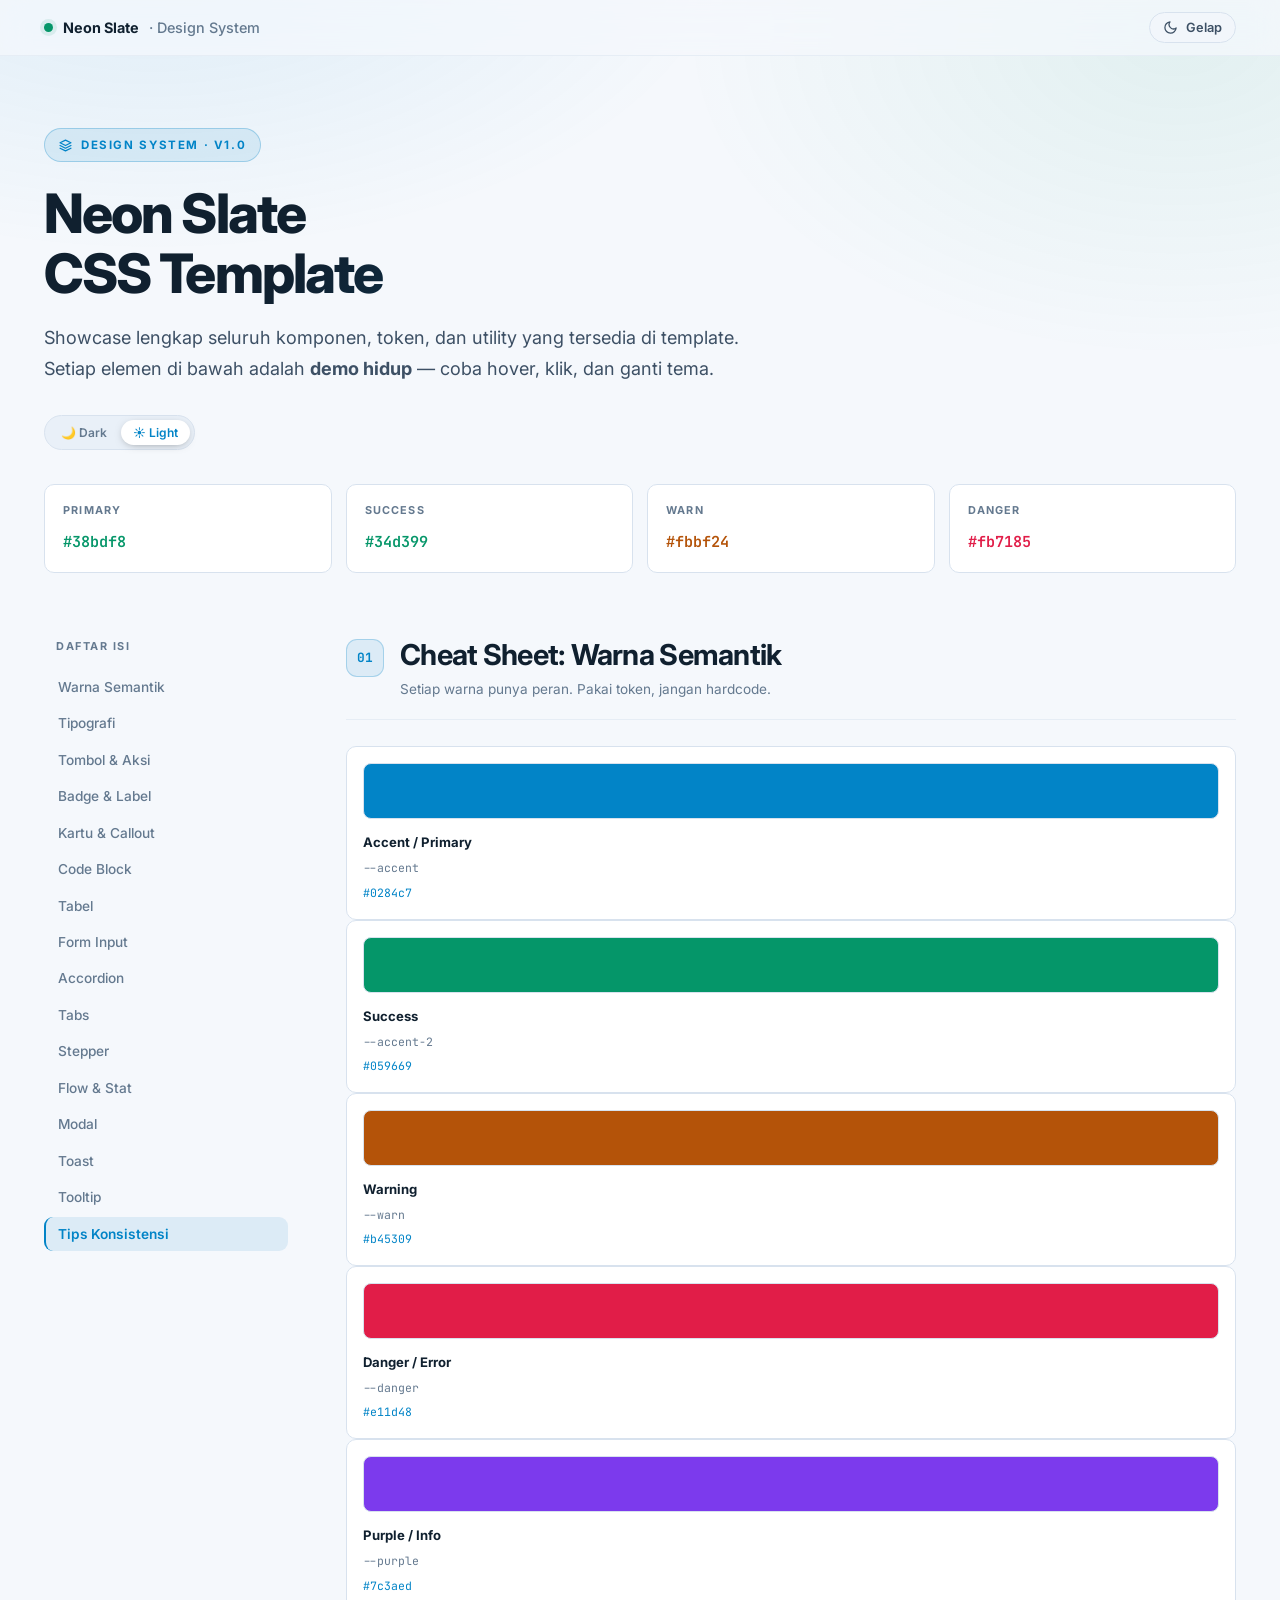
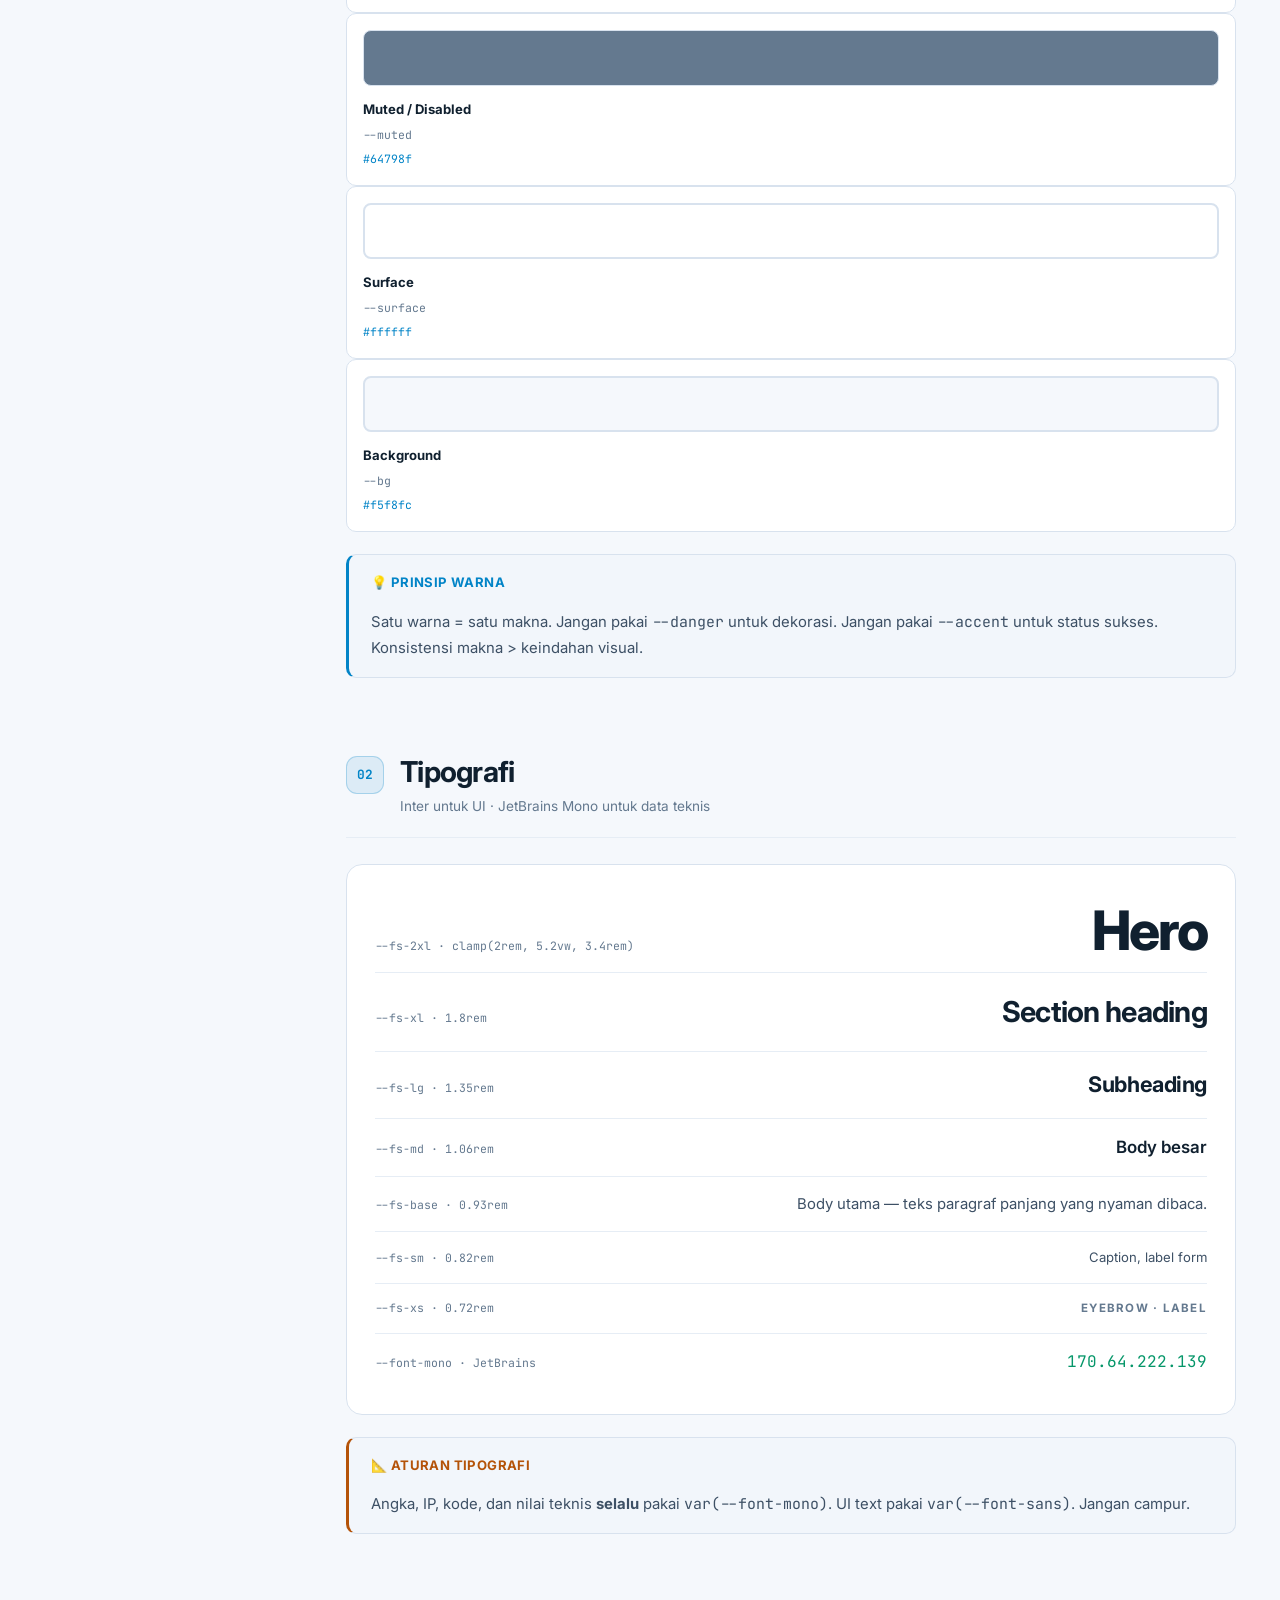
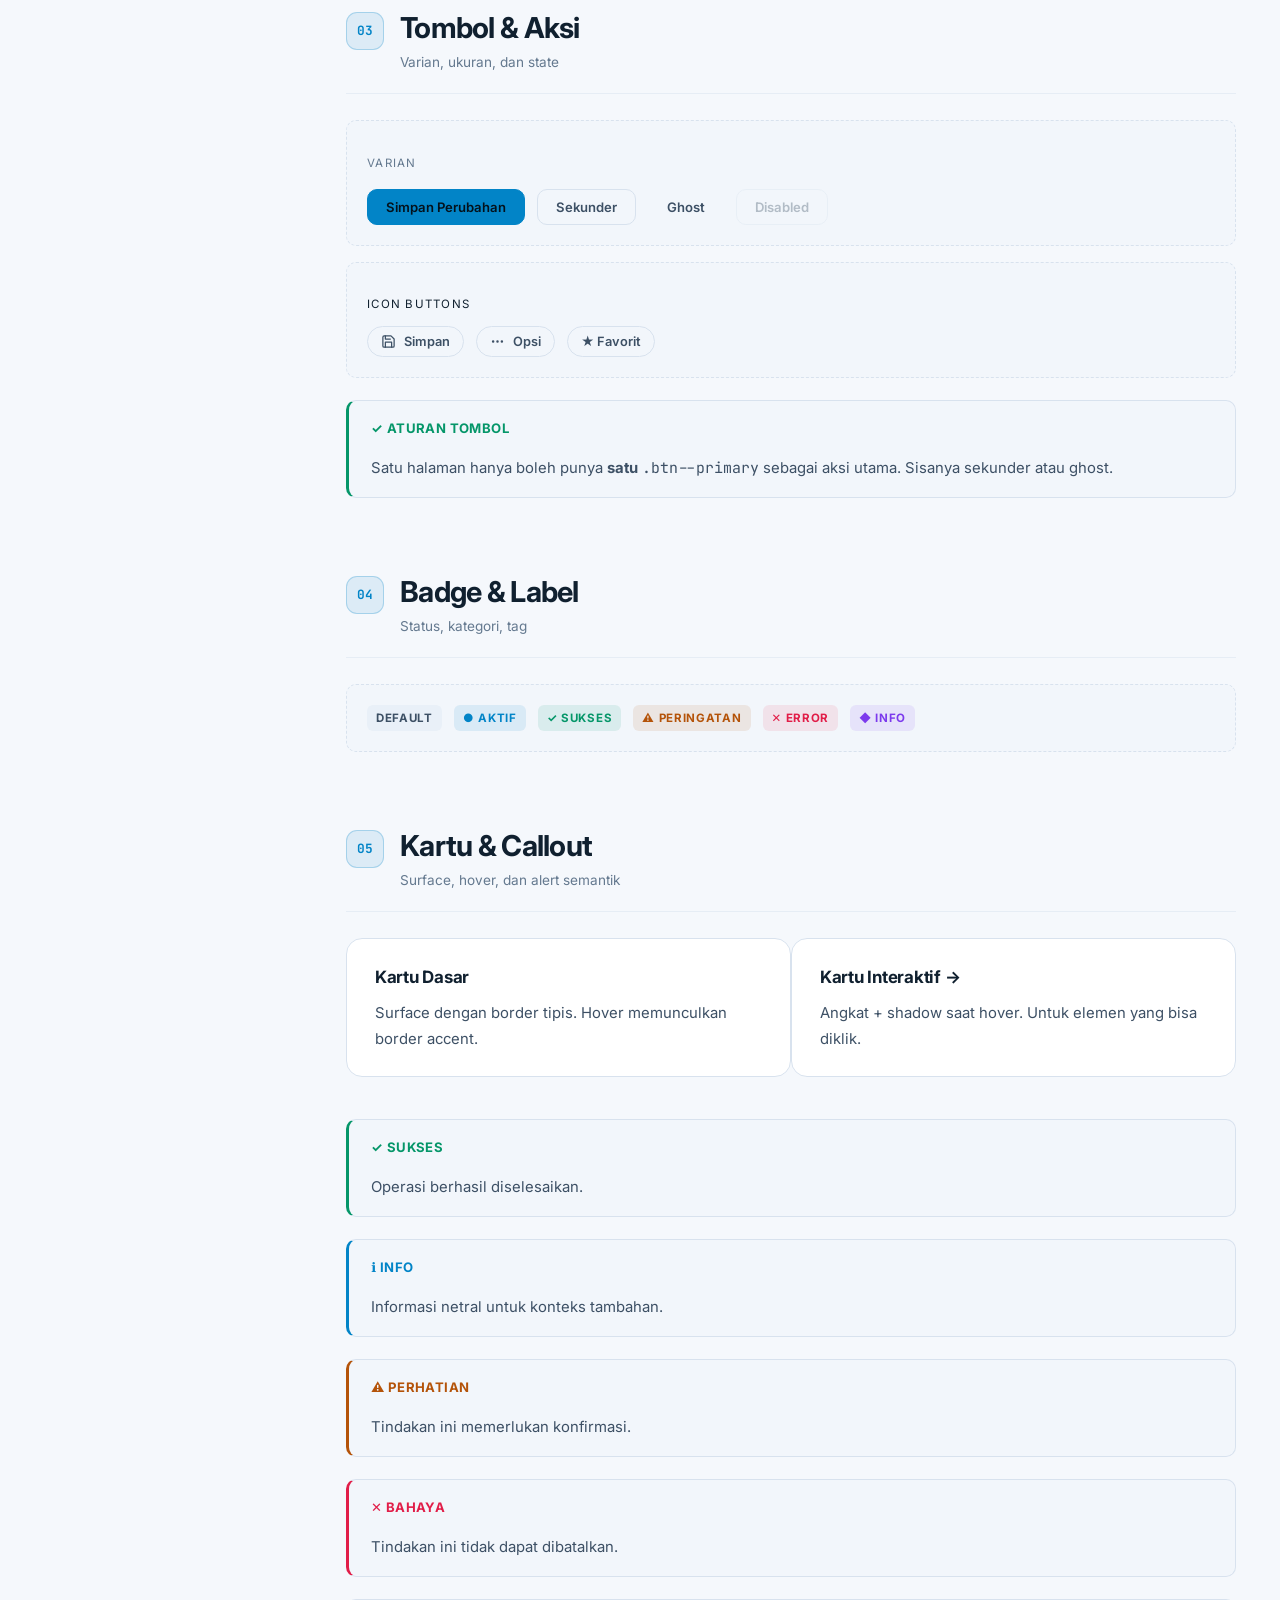
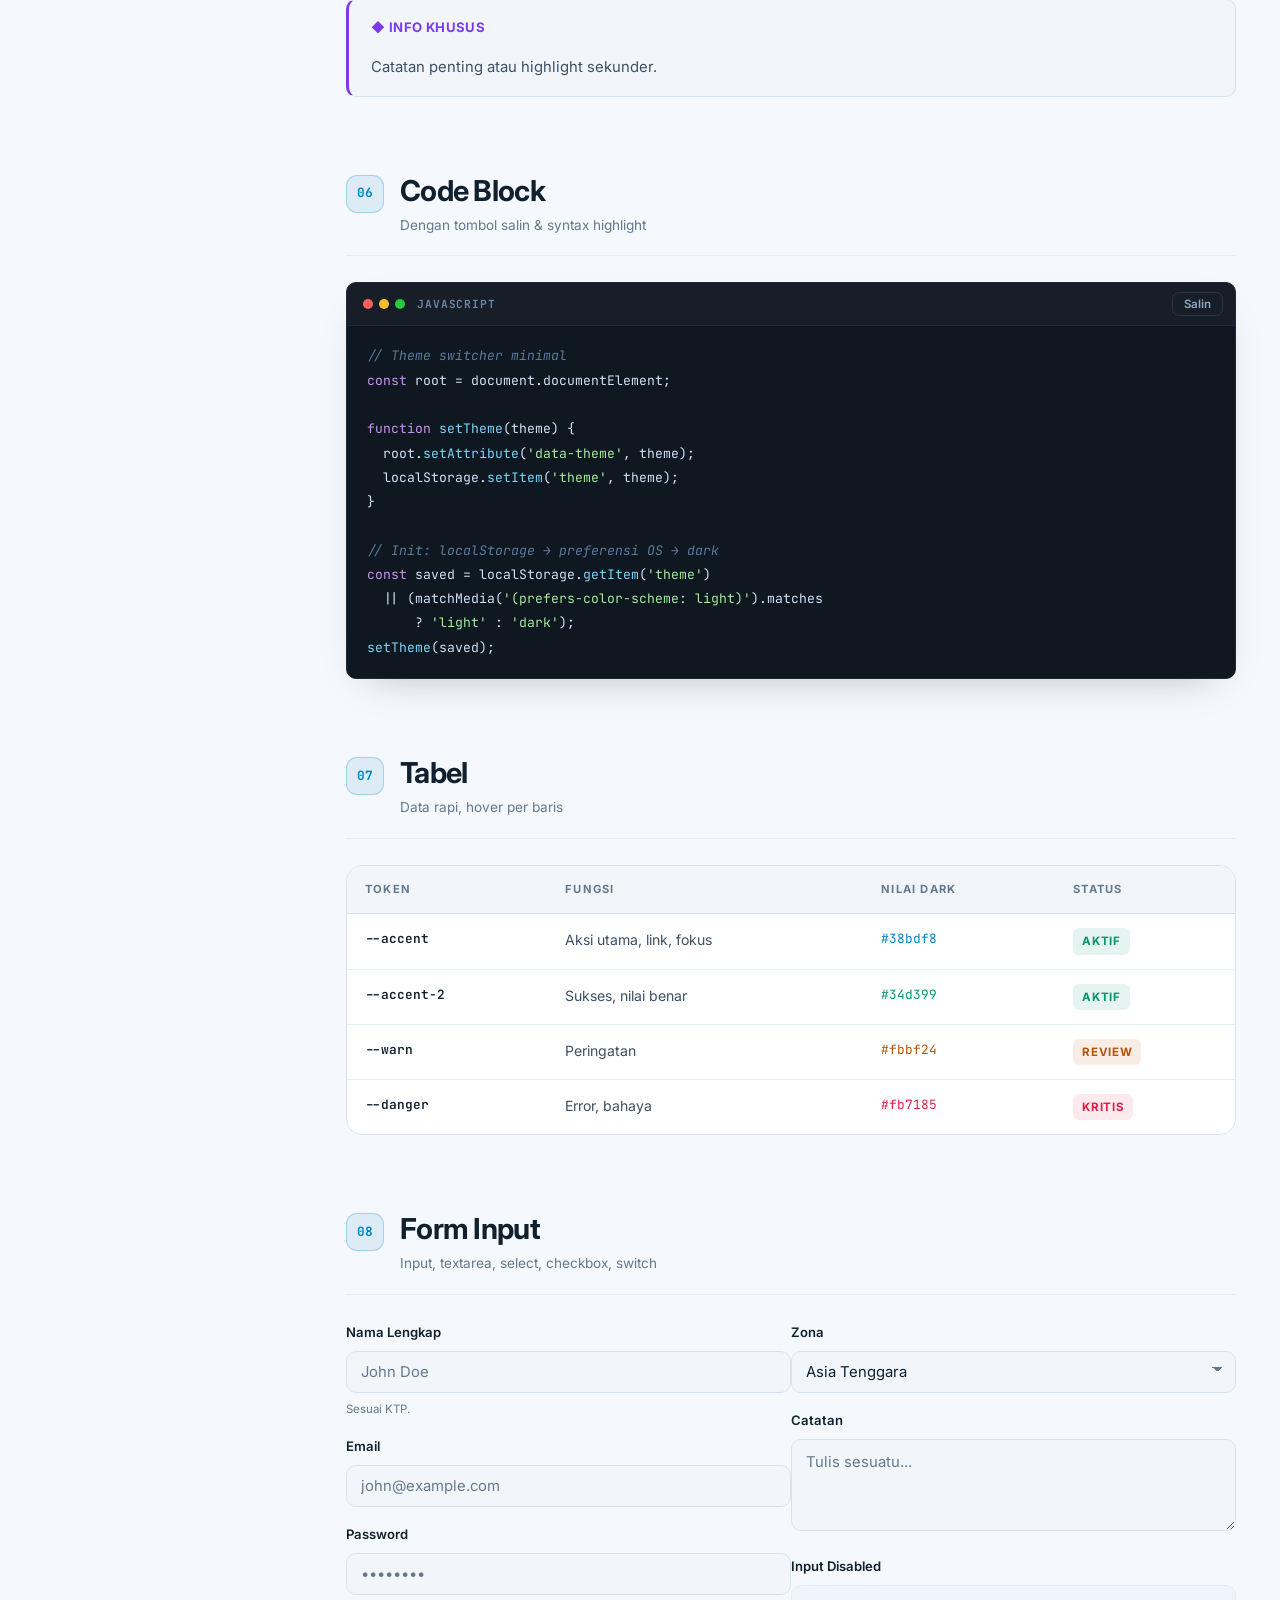
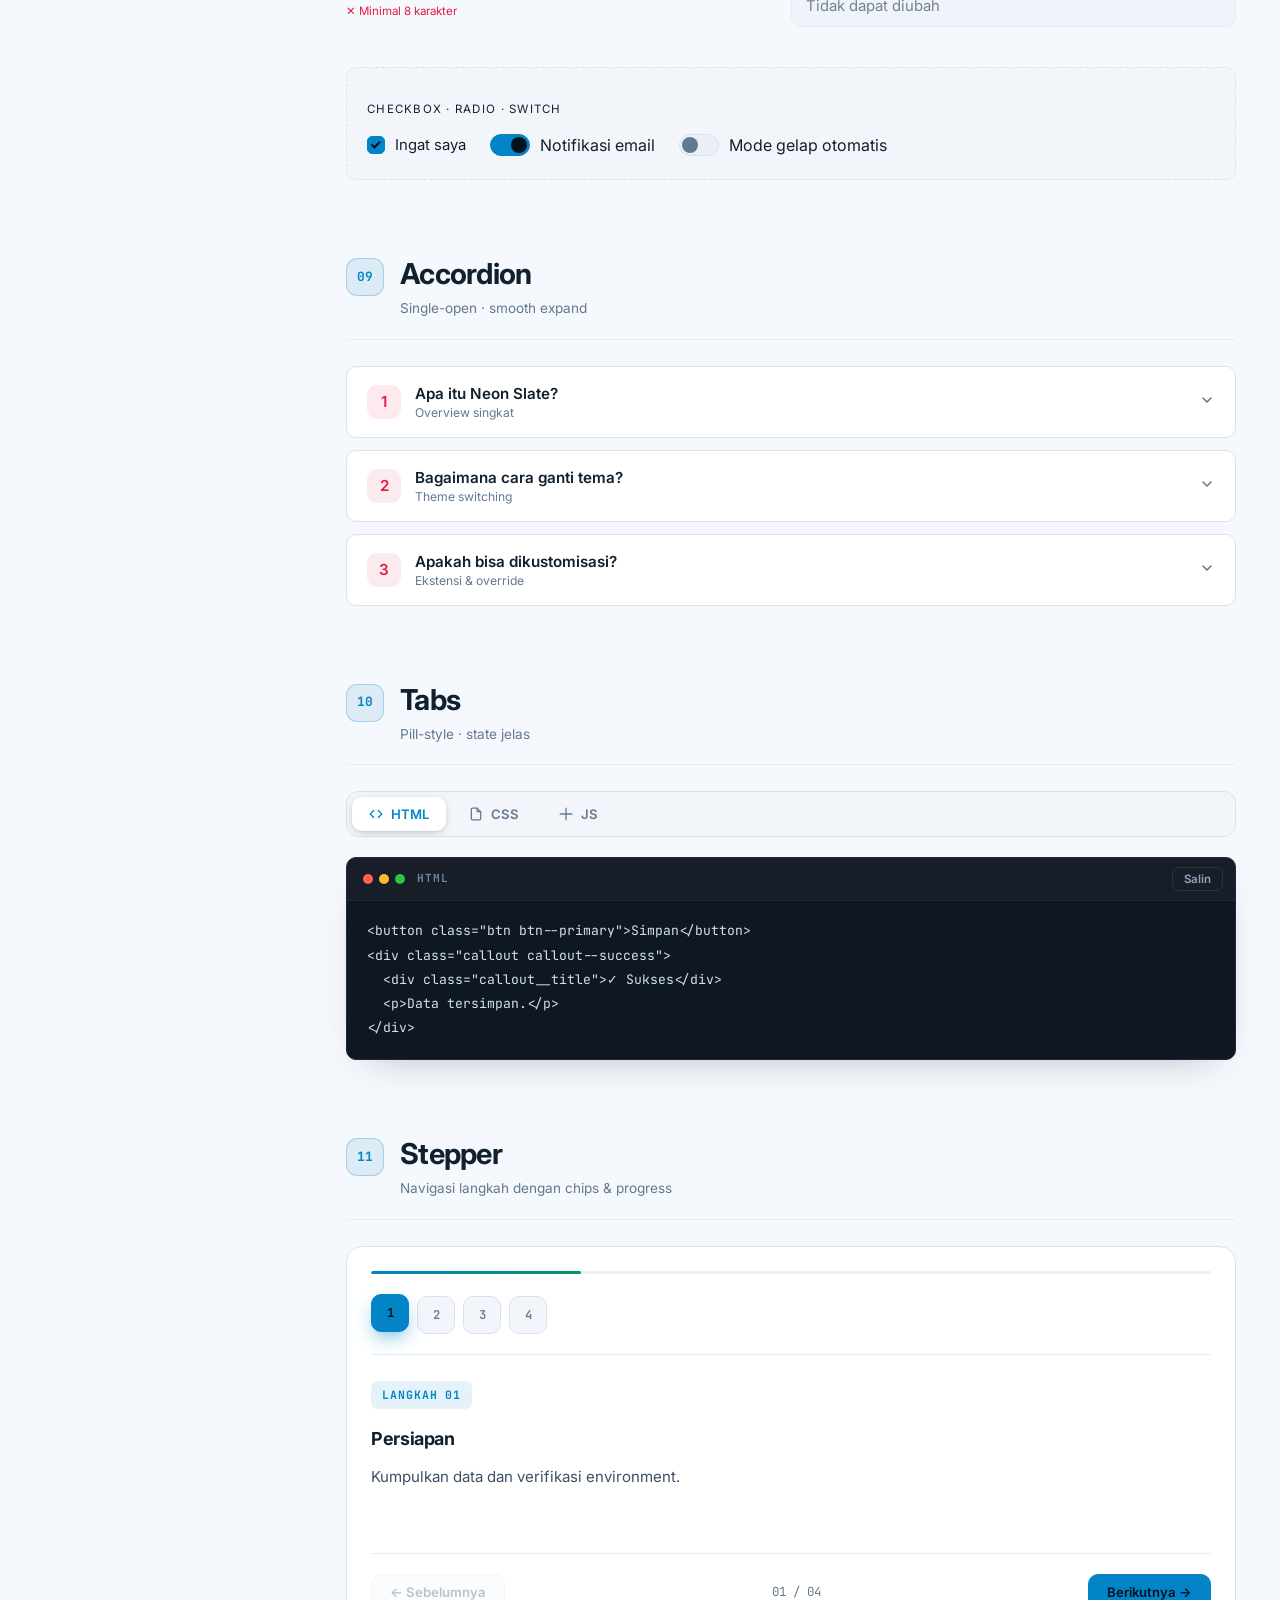
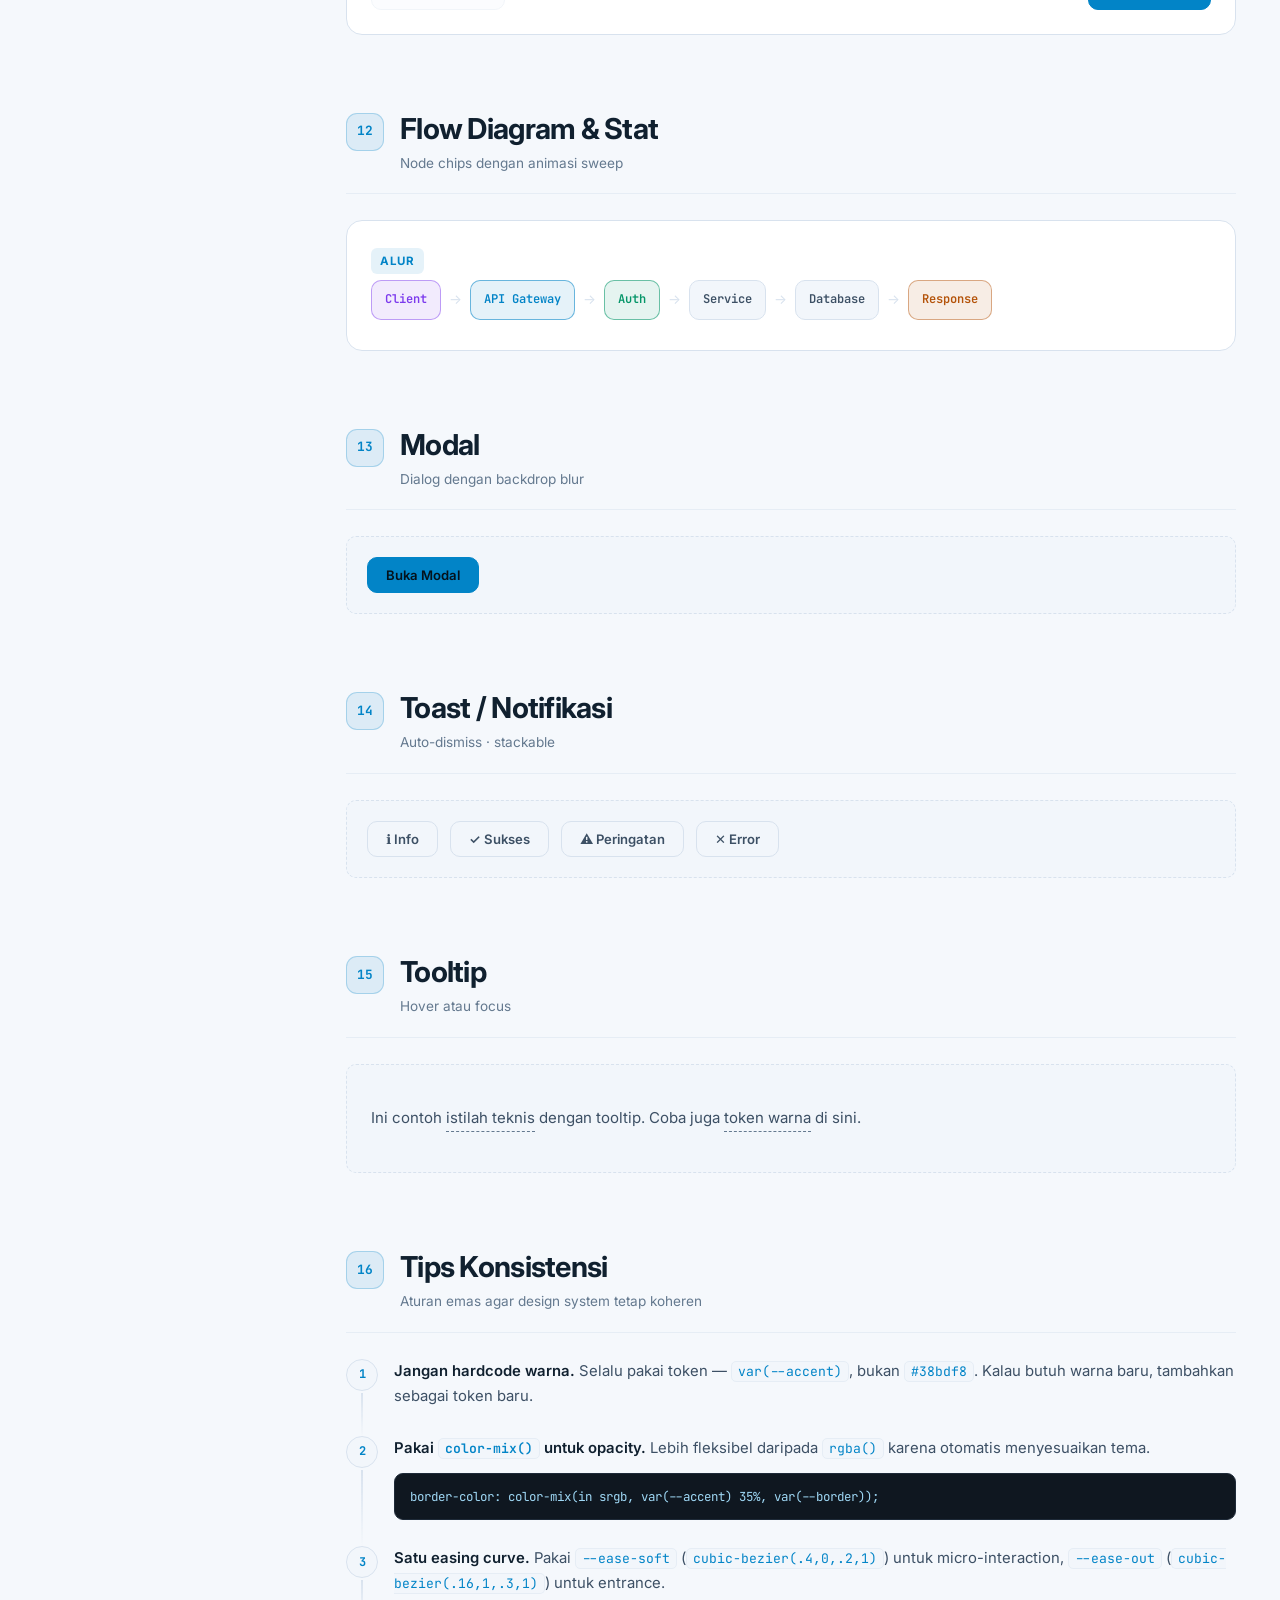
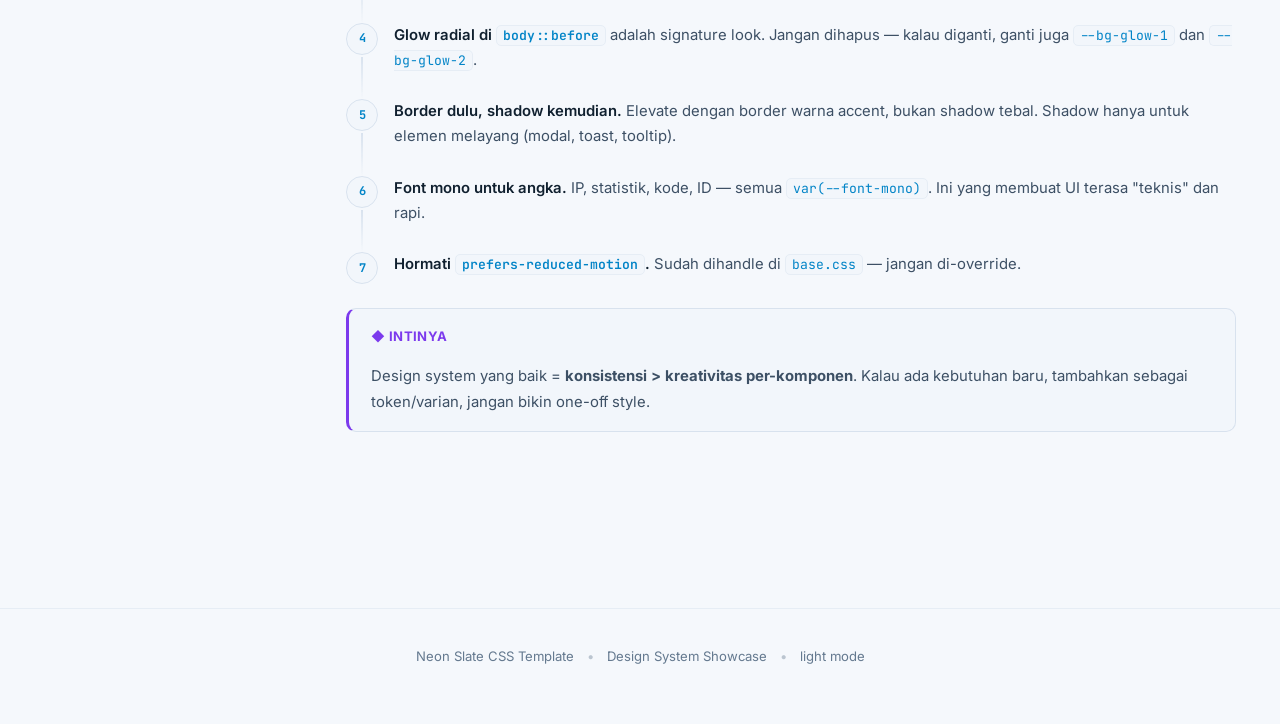
==== commit 9392aa56: "Update Neon_Slate_CSS-id.html" ====
--- a/Neon_Slate_CSS-id.html
+++ b/Neon_Slate_CSS-id.html
@@ -1,4 +1,4 @@
-!DOCTYPE html>
+<!DOCTYPE html>
 <html lang="id" data-theme="dark">
 <head>
 <meta charset="UTF-8">
@@ -1159,4 +1159,4 @@
 })();
 </script>
 </body>
-</html>+</html>
